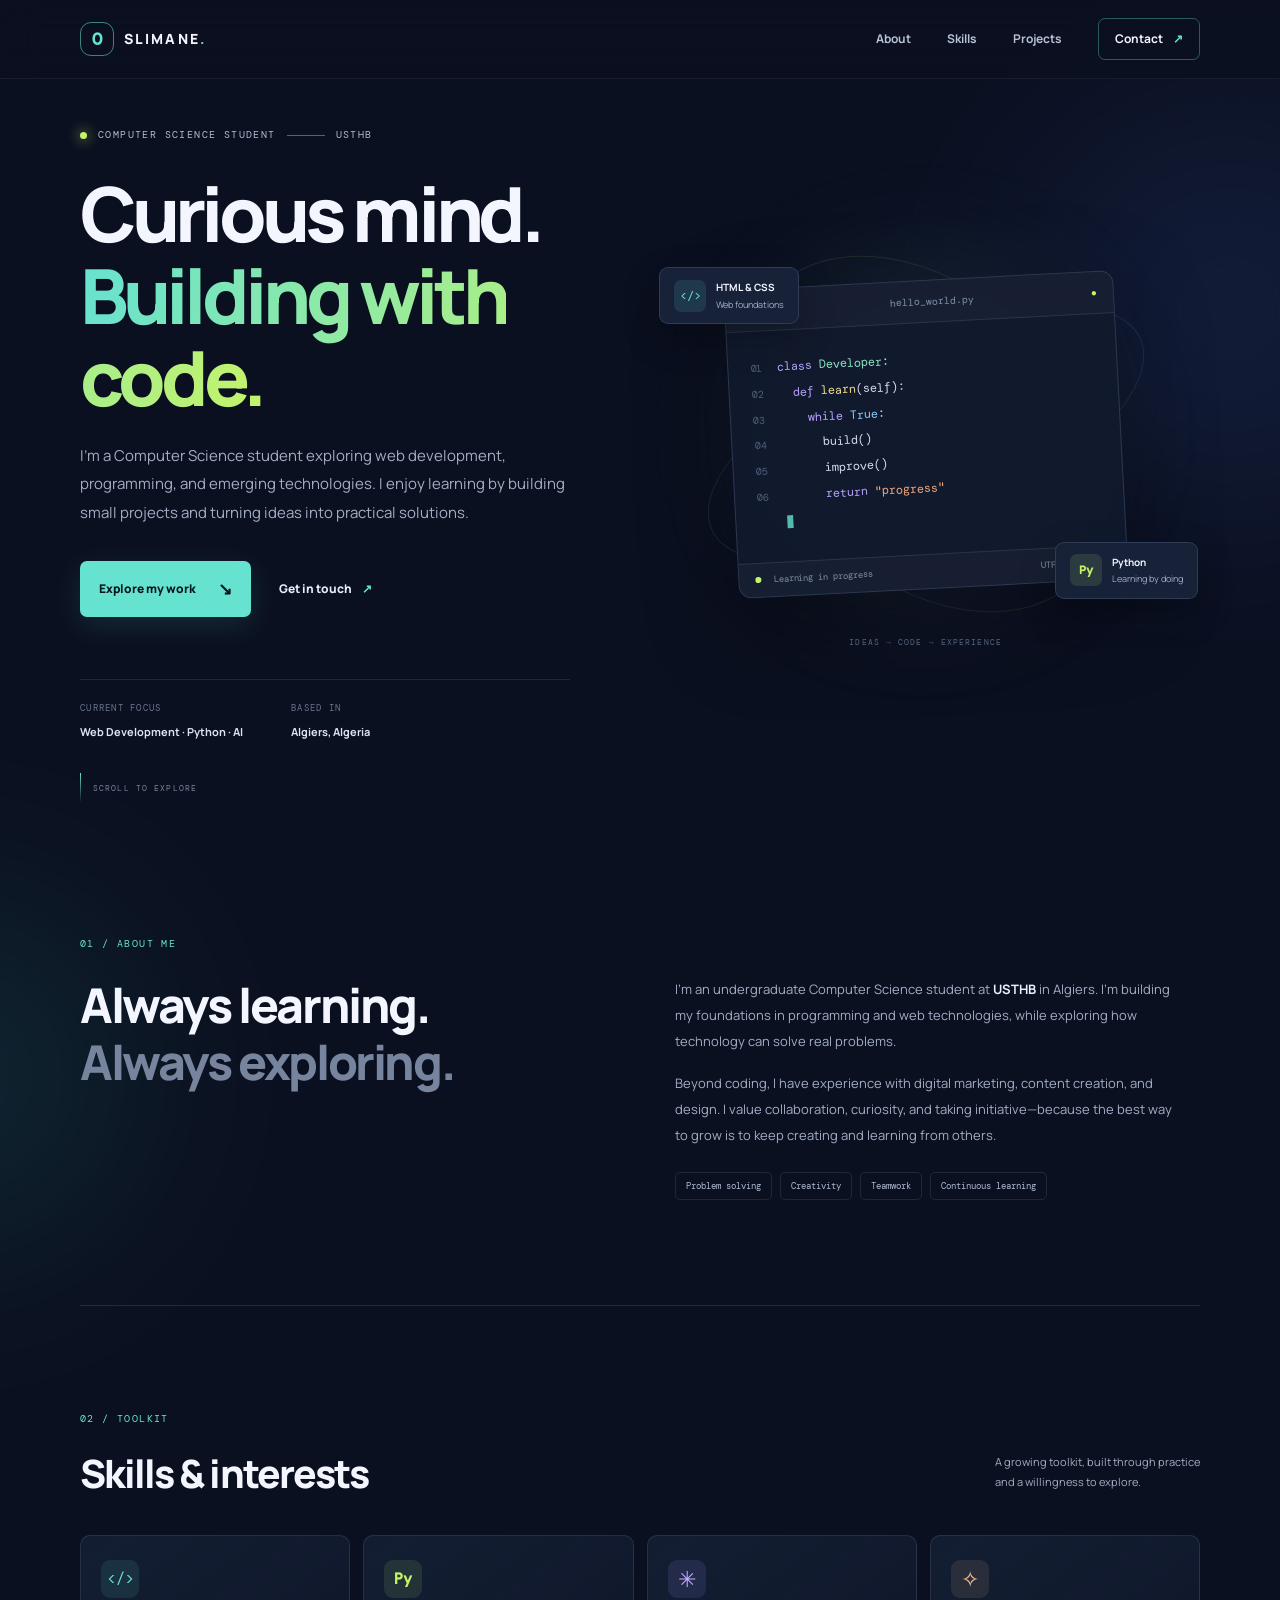
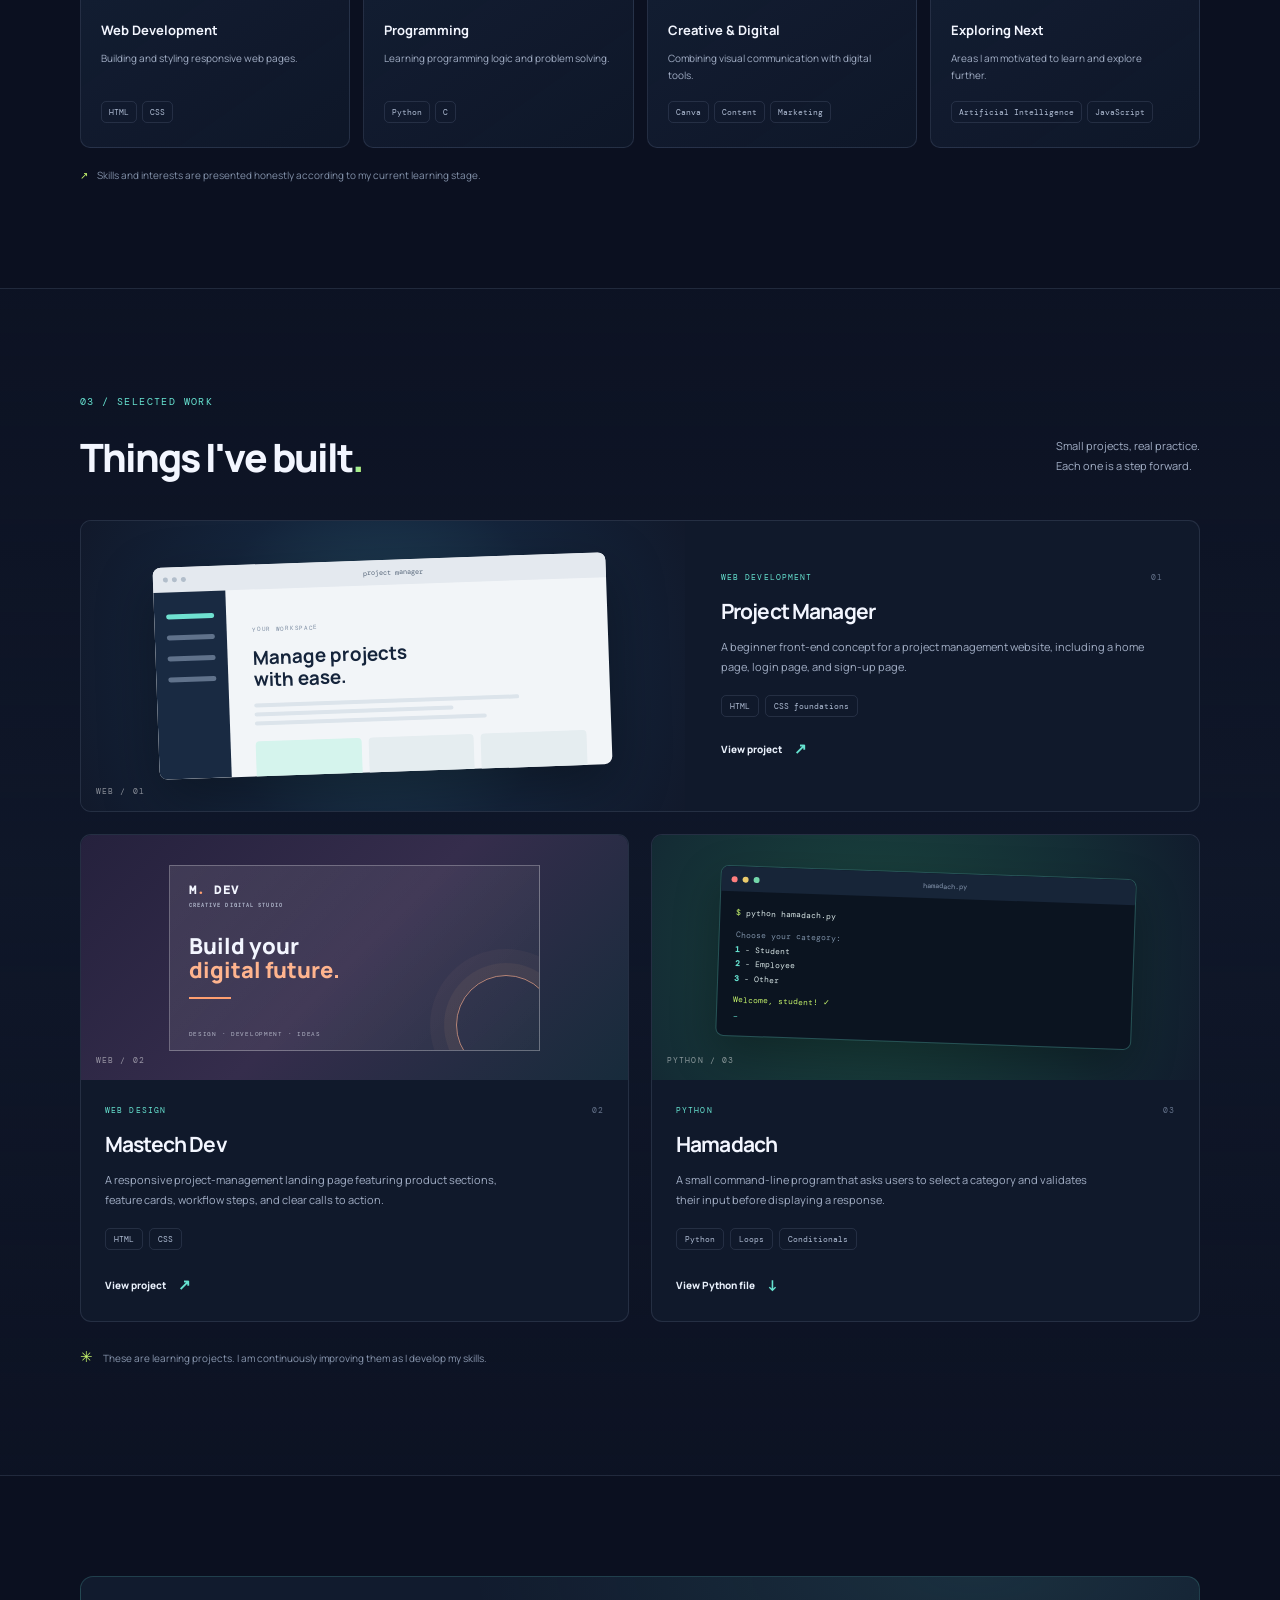
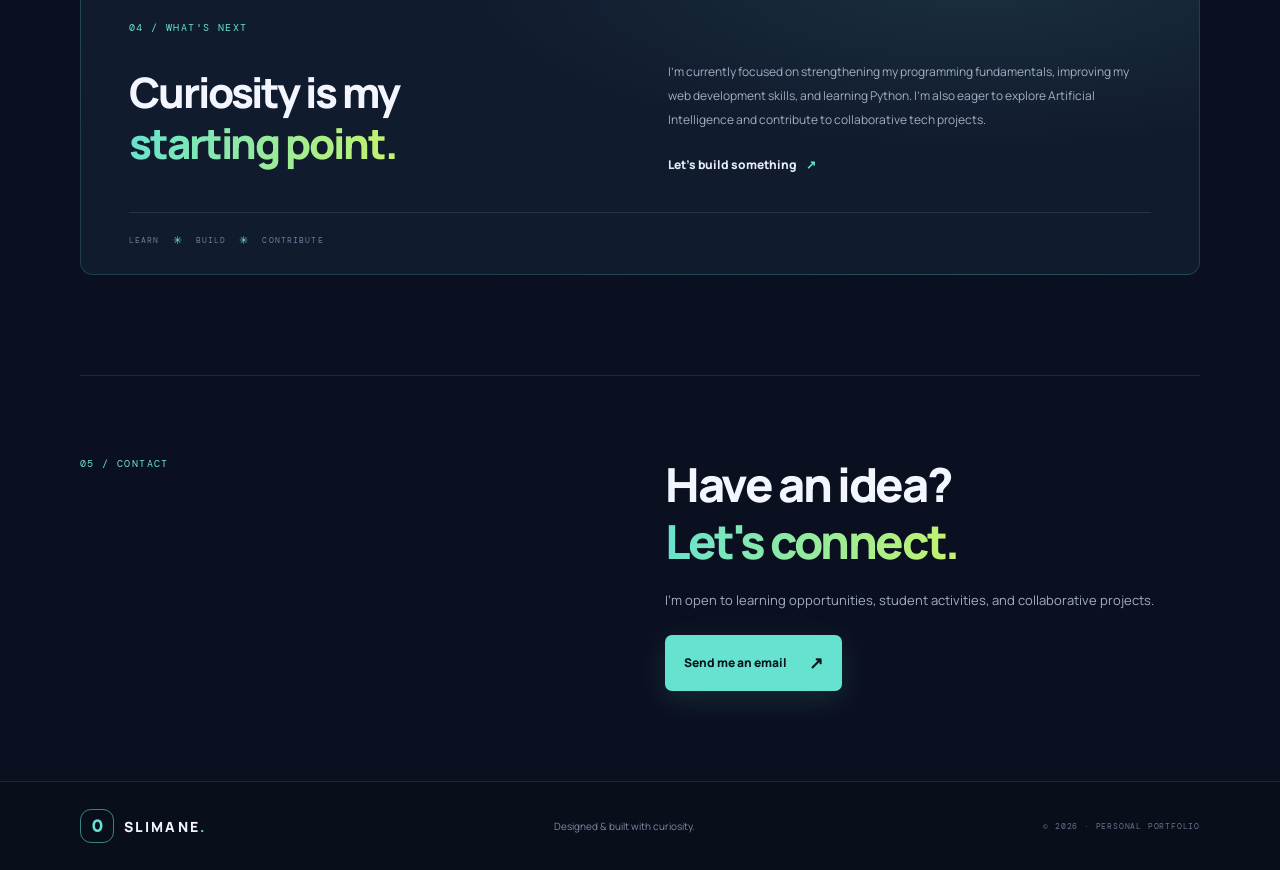
==== index.html @ db9a0ab2 "Add files via upload" ====
<!DOCTYPE html>
<html lang="en">
<head>
  <meta charset="UTF-8">
  <meta name="viewport" content="width=device-width, initial-scale=1.0">
  <meta name="description" content="Personal portfolio of a Computer Science student interested in software development, web technologies, and AI.">
  <meta name="theme-color" content="#0b1020">
  <title>Slimane | Computer Science Portfolio</title>
  <link rel="preconnect" href="https://fonts.googleapis.com">
  <link rel="preconnect" href="https://fonts.gstatic.com" crossorigin>
  <link href="https://fonts.googleapis.com/css2?family=DM+Mono:wght@400;500&family=Manrope:wght@400;500;600;700;800&display=swap" rel="stylesheet">
  <link rel="stylesheet" href="style.css">
</head>
<body>
  <div class="ambient ambient-one"></div>
  <div class="ambient ambient-two"></div>
  <header class="site-header">
    <nav class="nav wrap" aria-label="Main navigation">
      <a class="brand" href="#home" aria-label="Home"><span class="brand-mark">O</span><span>SLIMANE<span class="brand-dot">.</span></span></a>
      <button class="menu-toggle" id="menuToggle" aria-label="Open navigation" aria-expanded="false"><span></span><span></span></button>
      <div class="nav-links" id="navLinks">
        <a href="#about">About</a>
        <a href="#skills">Skills</a>
        <a href="#projects">Projects</a>
        <a href="#contact" class="nav-contact">Contact <span>↗</span></a>
      </div>
    </nav>
  </header>

  <main>
    <section class="hero wrap" id="home">
      <div class="hero-copy">
        <div class="eyebrow"><span class="status-dot"></span> COMPUTER SCIENCE STUDENT <span class="eyebrow-line"></span> USTHB</div>
        <h1>Curious mind.<br><span class="gradient-text">Building with code.</span></h1>
        <p class="hero-intro">I'm a Computer Science student exploring web development, programming, and emerging technologies. I enjoy learning by building small projects and turning ideas into practical solutions.</p>
        <div class="hero-actions">
          <a class="button button-primary" href="#projects">Explore my work <span>↘</span></a>
          <a class="text-link" href="#contact">Get in touch <span>↗</span></a>
        </div>
        <div class="hero-meta">
          <div><span class="meta-label">CURRENT FOCUS</span><strong>Web Development · Python · AI</strong></div>
          <div><span class="meta-label">BASED IN</span><strong>Algiers, Algeria</strong></div>
        </div>
      </div>
      <div class="hero-art" aria-label="Decorative code illustration">
        <div class="orbit orbit-a"></div><div class="orbit orbit-b"></div>
        <div class="hero-glow"></div>
        <div class="code-card">
          <div class="code-top"><div class="window-dots"><i></i><i></i><i></i></div><span>hello_world.py</span><span class="code-lock">●</span></div>
          <div class="code-body">
            <div><span class="line-no">01</span><span class="code-purple">class</span> <span class="code-green">Developer</span>:</div>
            <div><span class="line-no">02</span>&nbsp;&nbsp;<span class="code-purple">def</span> <span class="code-yellow">learn</span>(self):</div>
            <div><span class="line-no">03</span>&nbsp;&nbsp;&nbsp;&nbsp;<span class="code-purple">while</span> <span class="code-blue">True</span>:</div>
            <div><span class="line-no">04</span>&nbsp;&nbsp;&nbsp;&nbsp;&nbsp;&nbsp;build()</div>
            <div><span class="line-no">05</span>&nbsp;&nbsp;&nbsp;&nbsp;&nbsp;&nbsp;improve()</div>
            <div><span class="line-no">06</span>&nbsp;&nbsp;&nbsp;&nbsp;&nbsp;&nbsp;<span class="code-purple">return</span> <span class="code-orange">"progress"</span></div>
            <div class="code-cursor"></div>
          </div>
          <div class="code-bottom"><span><b></b> Learning in progress</span><span>UTF-8&nbsp;&nbsp; Python</span></div>
        </div>
        <div class="float-chip chip-html"><span class="chip-icon">&lt;/&gt;</span><span><b>HTML & CSS</b><small>Web foundations</small></span></div>
        <div class="float-chip chip-python"><span class="python-icon">Py</span><span><b>Python</b><small>Learning by doing</small></span></div>
        <div class="art-caption">IDEAS → CODE → EXPERIENCE</div>
      </div>
      <a class="scroll-cue" href="#about"><span></span> SCROLL TO EXPLORE</a>
    </section>

    <section class="section wrap about-section" id="about">
      <div class="section-kicker">01 / ABOUT ME</div>
      <div class="about-grid">
        <div><h2>Always learning.<br><span class="muted-heading">Always exploring.</span></h2></div>
        <div class="about-text">
          <p>I'm an undergraduate Computer Science student at <strong>USTHB</strong> in Algiers. I'm building my foundations in programming and web technologies, while exploring how technology can solve real problems.</p>
          <p>Beyond coding, I have experience with digital marketing, content creation, and design. I value collaboration, curiosity, and taking initiative—because the best way to grow is to keep creating and learning from others.</p>
          <div class="about-tags"><span>Problem solving</span><span>Creativity</span><span>Teamwork</span><span>Continuous learning</span></div>
        </div>
      </div>
    </section>

    <section class="section wrap skills-section" id="skills">
      <div class="section-heading">
        <div><div class="section-kicker">02 / TOOLKIT</div><h2>Skills & interests</h2></div>
        <p>A growing toolkit, built through practice<br>and a willingness to explore.</p>
      </div>
      <div class="skills-grid">
        <article class="skill-card"><div class="skill-symbol">&lt;/&gt;</div><h3>Web Development</h3><p>Building and styling responsive web pages.</p><div class="skill-pills"><span>HTML</span><span>CSS</span></div></article>
        <article class="skill-card"><div class="skill-symbol py-symbol">Py</div><h3>Programming</h3><p>Learning programming logic and problem solving.</p><div class="skill-pills"><span>Python</span><span>C</span></div></article>
        <article class="skill-card"><div class="skill-symbol design-symbol">✳</div><h3>Creative & Digital</h3><p>Combining visual communication with digital tools.</p><div class="skill-pills"><span>Canva</span><span>Content</span><span>Marketing</span></div></article>
        <article class="skill-card"><div class="skill-symbol ai-symbol">✧</div><h3>Exploring Next</h3><p>Areas I am motivated to learn and explore further.</p><div class="skill-pills"><span>Artificial Intelligence</span><span>JavaScript</span></div></article>
      </div>
      <p class="skills-note"><span>↗</span> Skills and interests are presented honestly according to my current learning stage.</p>
    </section>

    <section class="section projects-section" id="projects">
      <div class="wrap">
        <div class="section-heading projects-heading">
          <div><div class="section-kicker">03 / SELECTED WORK</div><h2>Things I've built<span class="gradient-text">.</span></h2></div>
          <p>Small projects, real practice.<br>Each one is a step forward.</p>
        </div>
        <div class="projects-grid">
          <article class="project-card project-featured">
            <div class="project-visual visual-manager">
              <div class="mock-window">
                <div class="mock-bar"><span></span><span></span><span></span><b>project manager</b></div>
                <div class="mock-content"><div class="mock-sidebar"><i></i><i></i><i></i><i></i></div><div class="mock-main"><small>YOUR WORKSPACE</small><b>Manage projects<br>with ease.</b><div class="mock-lines"><i></i><i></i><i></i></div><div class="mock-cards"><i></i><i></i><i></i></div></div></div>
              </div>
              <span class="visual-label">WEB / 01</span>
            </div>
            <div class="project-info"><div class="project-type">WEB DEVELOPMENT <span>01</span></div><h3>Project Manager</h3><p>A beginner front-end concept for a project management website, including a home page, login page, and sign-up page.</p><div class="project-stack"><span>HTML</span><span>CSS foundations</span></div><a class="project-link" href="projects/project-manager/source/index.html" target="_blank" rel="noopener">View project <span>↗</span></a></div>
          </article>
          <article class="project-card">
            <div class="project-visual visual-mastech">
              <div class="mastech-window"><div class="mastech-top">M<span>.</span> DEV <small>CREATIVE DIGITAL STUDIO</small></div><div class="mastech-title">Build your<br><em>digital future.</em></div><div class="mastech-line"></div><div class="mastech-orb"></div><div class="mastech-foot">DESIGN · DEVELOPMENT · IDEAS</div></div>
              <span class="visual-label">WEB / 02</span>
            </div>
            <div class="project-info"><div class="project-type">WEB DESIGN <span>02</span></div><h3>Mastech Dev</h3><p>A responsive project-management landing page featuring product sections, feature cards, workflow steps, and clear calls to action.</p><div class="project-stack"><span>HTML</span><span>CSS</span></div><a class="project-link" href="projects/mastech-dev/index.html" target="_blank" rel="noopener">View project <span>↗</span></a></div>
          </article>
          <article class="project-card">
            <div class="project-visual visual-python">
              <div class="terminal-window"><div class="terminal-head"><span></span><span></span><span></span><b>hamadach.py</b></div><div class="terminal-code"><p><i>$</i> python hamadach.py</p><p class="terminal-muted">Choose your category:</p><p><strong>1</strong> - Student</p><p><strong>2</strong> - Employee</p><p><strong>3</strong> - Other</p><p class="terminal-success">Welcome, student! ✓</p><p class="terminal-cursor">_</p></div></div>
              <span class="visual-label">PYTHON / 03</span>
            </div>
            <div class="project-info"><div class="project-type">PYTHON <span>03</span></div><h3>Hamadach</h3><p>A small command-line program that asks users to select a category and validates their input before displaying a response.</p><div class="project-stack"><span>Python</span><span>Loops</span><span>Conditionals</span></div><a class="project-link" href="projects/hamadach.py" download>View Python file <span>↓</span></a></div>
          </article>
        </div>
        <div class="projects-footnote"><span class="footnote-mark">✳</span><span>These are learning projects. I am continuously improving them as I develop my skills.</span></div>
      </div>
    </section>

    <section class="section wrap goals-section">
      <div class="goals-panel">
        <div class="section-kicker">04 / WHAT'S NEXT</div>
        <div class="goals-content"><h2>Curiosity is my<br><span class="gradient-text">starting point.</span></h2><div><p>I'm currently focused on strengthening my programming fundamentals, improving my web development skills, and learning Python. I'm also eager to explore Artificial Intelligence and contribute to collaborative tech projects.</p><a class="text-link" href="#contact">Let's build something <span>↗</span></a></div></div>
        <div class="goal-stamps"><span>LEARN</span><i>✳</i><span>BUILD</span><i>✳</i><span>CONTRIBUTE</span></div>
      </div>
    </section>

    <section class="section wrap contact-section" id="contact">
      <div class="section-kicker">05 / CONTACT</div>
      <div class="contact-content"><h2>Have an idea?<br><span class="gradient-text">Let's connect.</span></h2><p>I'm open to learning opportunities, student activities, and collaborative projects.</p><a class="button button-primary" href="mailto:baamarahadjslimane77@gmail.com">Send me an email <span>↗</span></a></div>
    </section>
  </main>

  <footer class="site-footer">
    <div class="wrap footer-inner"><a class="brand" href="#home"><span class="brand-mark">O</span><span>SLIMANE<span class="brand-dot">.</span></span></a><p>Designed & built with curiosity.</p><span>© <span id="year"></span> · PERSONAL PORTFOLIO</span></div>
  </footer>
  <script src="script.js"></script>
</body>
</html>
---- style.css ----
/* Personal portfolio — responsive dark theme */
:root{--bg:#0b1020;--panel:#111a2d;--panel2:#141f34;--text:#f3f6ff;--muted:#a2aec5;--dim:#69758e;--line:rgba(174,194,230,.13);--cyan:#66e2d0;--lime:#c5f36b;--purple:#9d8cff;--mono:"DM Mono",monospace;--sans:"Manrope",sans-serif}
*{box-sizing:border-box}html{scroll-behavior:smooth;scroll-padding-top:90px}body{margin:0;background:var(--bg);color:var(--text);font-family:var(--sans);line-height:1.65;overflow-x:hidden}a{color:inherit;text-decoration:none}.wrap{width:min(1120px,calc(100% - 48px));margin-inline:auto}.ambient{position:absolute;pointer-events:none;filter:blur(100px);opacity:.14;border-radius:50%;z-index:-1}.ambient-one{width:420px;height:420px;background:#3d65c7;top:100px;right:-160px}.ambient-two{width:350px;height:350px;background:#2caa9a;top:900px;left:-220px}.site-header{position:sticky;top:0;z-index:20;background:rgba(11,16,32,.82);backdrop-filter:blur(18px);border-bottom:1px solid rgba(174,194,230,.08)}.nav{height:78px;display:flex;align-items:center;justify-content:space-between}.brand{display:inline-flex;align-items:center;gap:10px;font-size:14px;font-weight:800;letter-spacing:.15em}.brand-mark{display:grid;place-items:center;width:34px;height:34px;border:1px solid rgba(102,226,208,.55);border-radius:11px;color:var(--cyan);font-family:var(--mono);font-size:17px;letter-spacing:0}.brand-dot{color:var(--cyan)}.nav-links{display:flex;align-items:center;gap:36px;color:#b8c2d6;font-size:12px;font-weight:700}.nav-links a{transition:color .2s}.nav-links a:hover,.text-link:hover{color:var(--cyan)}.nav-contact{border:1px solid rgba(102,226,208,.35);padding:10px 16px;border-radius:7px;color:var(--text)}.nav-contact span{color:var(--cyan);margin-left:8px}.menu-toggle{display:none;background:none;border:0;padding:8px}.menu-toggle span{display:block;width:23px;height:2px;background:white;margin:5px}
.hero{min-height:690px;display:grid;grid-template-columns:1.02fr .98fr;align-items:center;position:relative;padding-top:48px;padding-bottom:90px}.hero-copy{position:relative;z-index:2}.eyebrow,.section-kicker,.meta-label,.project-type,.art-caption,.scroll-cue,.goal-stamps,.visual-label{font-family:var(--mono);font-size:10px;letter-spacing:.14em}.eyebrow{display:flex;align-items:center;gap:11px;color:#aebbd2;margin-bottom:28px}.status-dot{width:7px;height:7px;border-radius:50%;background:var(--lime);box-shadow:0 0 13px var(--lime)}.eyebrow-line{width:38px;height:1px;background:#53627c}.hero h1{font-size:clamp(48px,6.1vw,76px);line-height:1.08;letter-spacing:-.065em;margin:0 0 24px;font-weight:800}.gradient-text{background:linear-gradient(100deg,var(--cyan),var(--lime));-webkit-background-clip:text;background-clip:text;color:transparent}.hero-intro{max-width:500px;color:var(--muted);font-size:15px;line-height:1.9;margin:0}.hero-actions{display:flex;align-items:center;gap:28px;margin-top:34px}.button{display:inline-flex;align-items:center;gap:22px;padding:14px 19px;border-radius:7px;font-size:12px;font-weight:800;transition:transform .2s,box-shadow .2s}.button:hover{transform:translateY(-3px)}.button-primary{background:var(--cyan);color:#07151a;box-shadow:0 8px 30px rgba(102,226,208,.13)}.button-primary span{font-size:17px}.text-link{font-size:12px;font-weight:800;color:#e7edf8;transition:color .2s}.text-link span{color:var(--cyan);margin-left:8px}.hero-meta{display:flex;gap:48px;margin-top:62px;padding-top:21px;border-top:1px solid var(--line);max-width:490px}.hero-meta div{display:flex;flex-direction:column;gap:7px}.meta-label{color:var(--dim);font-size:9px}.hero-meta strong{font-size:11px;font-weight:700;color:#dce4f3}.hero-art{height:470px;position:relative;display:grid;place-items:center}.hero-glow{position:absolute;width:310px;height:310px;background:linear-gradient(135deg,rgba(102,226,208,.17),rgba(157,140,255,.13));filter:blur(60px);border-radius:50%}.orbit{position:absolute;border:1px solid rgba(102,226,208,.12);border-radius:50%;transform:rotate(-24deg)}.orbit-a{width:470px;height:190px}.orbit-b{width:420px;height:290px;transform:rotate(43deg);border-color:rgba(197,243,107,.1)}.code-card{position:relative;width:min(390px,90%);background:rgba(17,26,45,.94);border:1px solid rgba(155,180,221,.2);border-radius:13px;box-shadow:0 28px 90px rgba(0,0,0,.4);overflow:hidden;transform:rotate(-3deg);z-index:2}.code-top,.code-bottom{height:42px;display:flex;align-items:center;justify-content:space-between;padding:0 16px;background:rgba(255,255,255,.025);color:#8290aa;font:10px var(--mono);border-bottom:1px solid var(--line)}.window-dots{display:flex;gap:5px}.window-dots i,.terminal-head span{width:7px;height:7px;border-radius:50%;background:#ff7e7e}.window-dots i:nth-child(2),.terminal-head span:nth-child(2){background:#eacb6b}.window-dots i:nth-child(3),.terminal-head span:nth-child(3){background:#73d7aa}.code-lock{color:var(--lime)}.code-body{padding:24px 22px 26px;font:12px/2.15 var(--mono);color:#d4def1;min-height:205px}.line-no{display:inline-block;width:27px;color:#52617d;font-size:10px}.code-purple{color:#b8a2ff}.code-green{color:#8be5c2}.code-yellow{color:#f4dc8b}.code-blue{color:#8bc9ff}.code-orange{color:#f0a77d}.code-bottom{height:34px;border:0;border-top:1px solid var(--line);font-size:9px}.code-bottom b{display:inline-block;width:6px;height:6px;border-radius:50%;background:var(--lime);margin-right:7px}.code-cursor{display:inline-block;width:6px;height:13px;background:var(--cyan);margin-left:29px;vertical-align:middle;opacity:.8}.float-chip{position:absolute;z-index:3;display:flex;align-items:center;gap:10px;padding:11px 14px;background:#172239;border:1px solid rgba(174,194,230,.16);border-radius:9px;box-shadow:0 14px 35px rgba(0,0,0,.25)}.float-chip b,.float-chip small{display:block}.float-chip b{font-size:10px}.float-chip small{font-size:9px;color:var(--muted);margin-top:2px}.chip-html{top:68px;left:8px}.chip-python{bottom:70px;right:2px}.chip-icon,.python-icon{display:grid;place-items:center;width:32px;height:32px;border-radius:7px;background:rgba(102,226,208,.12);color:var(--cyan);font:12px var(--mono)}.python-icon{background:rgba(197,243,107,.12);color:var(--lime);font-weight:700}.art-caption{position:absolute;bottom:20px;left:50%;transform:translateX(-50%);color:#61718e;font-size:8px;white-space:nowrap}.scroll-cue{position:absolute;bottom:28px;left:0;display:flex;align-items:center;gap:12px;color:#77849d;font-size:8px}.scroll-cue span{height:30px;width:1px;background:linear-gradient(var(--cyan),transparent)}
.section{padding-top:105px;padding-bottom:105px}.section-kicker{color:var(--cyan);margin-bottom:23px}.about-grid{display:grid;grid-template-columns:1fr 1fr;gap:70px}.about-grid h2,.section-heading h2,.goals-content h2,.contact-content h2{font-size:clamp(34px,4vw,48px);line-height:1.2;letter-spacing:-.05em;margin:0;font-weight:800}.muted-heading{color:#77849d}.about-text{max-width:510px}.about-text p,.goals-content p,.contact-content p{color:var(--muted);font-size:13px;line-height:2;margin:0 0 16px}.about-text strong{color:#e9f0fb}.about-tags{display:flex;flex-wrap:wrap;gap:8px;margin-top:24px}.about-tags span,.skill-pills span,.project-stack span{font:9px var(--mono);color:#aebbd2;border:1px solid var(--line);padding:7px 10px;border-radius:5px}
.section-heading{display:flex;align-items:end;justify-content:space-between;margin-bottom:38px}.section-heading h2{font-size:39px}.section-heading>p{font-size:11px;line-height:1.8;color:var(--muted);margin:0 0 5px}.skills-section{border-top:1px solid var(--line)}.skills-grid{display:grid;grid-template-columns:repeat(4,1fr);gap:13px}.skill-card{background:linear-gradient(145deg,rgba(20,31,52,.95),rgba(15,24,42,.85));border:1px solid var(--line);border-radius:10px;padding:24px 20px;min-height:210px;transition:transform .25s,border-color .25s}.skill-card:hover,.project-card:hover{transform:translateY(-5px);border-color:rgba(102,226,208,.35)}.skill-symbol{display:grid;place-items:center;width:38px;height:38px;border-radius:9px;background:rgba(102,226,208,.1);color:var(--cyan);font:15px var(--mono);margin-bottom:22px}.py-symbol{color:var(--lime);background:rgba(197,243,107,.1);font-weight:700}.design-symbol{color:#c2a8ff;background:rgba(157,140,255,.12);font-size:22px}.ai-symbol{color:#ffbf91;background:rgba(255,191,145,.1);font-size:22px}.skill-card h3{font-size:13px;margin:0 0 8px}.skill-card p{font-size:10px;line-height:1.7;color:var(--muted);min-height:35px;margin:0 0 16px}.skill-pills{display:flex;flex-wrap:wrap;gap:5px}.skill-pills span{font-size:8px;padding:5px 7px}.skills-note{margin:19px 0 0;color:#8290a8;font-size:10px}.skills-note span{color:var(--lime);margin-right:7px}
.projects-section{background:linear-gradient(180deg,rgba(17,26,45,.25),rgba(17,26,45,.65),rgba(17,26,45,.25));border-top:1px solid var(--line);border-bottom:1px solid var(--line)}.projects-heading{margin-bottom:40px}.projects-grid{display:grid;grid-template-columns:repeat(2,1fr);gap:22px}.project-card{overflow:hidden;border:1px solid var(--line);border-radius:11px;background:#10192b;transition:transform .25s,border-color .25s}.project-featured{grid-column:span 2;display:grid;grid-template-columns:1.08fr .92fr}.project-visual{height:245px;position:relative;display:grid;place-items:center;overflow:hidden}.project-featured .project-visual{height:100%;min-height:290px}.visual-manager{background:radial-gradient(circle at 50% 50%,#244b61,#14243b 55%,#11192b)}.mock-window{width:75%;height:73%;background:#f2f5f8;border-radius:8px;overflow:hidden;box-shadow:0 20px 55px rgba(0,0,0,.35);transform:rotate(-2deg)}.mock-bar{height:25px;background:#e4e9ef;display:flex;align-items:center;gap:4px;padding:0 10px}.mock-bar span{width:5px;height:5px;border-radius:50%;background:#b2becb}.mock-bar b{font:7px var(--mono);color:#58687b;margin-left:auto;margin-right:auto}.mock-content{display:flex;height:calc(100% - 25px)}.mock-sidebar{width:16%;background:#192a42;display:flex;flex-direction:column;gap:16px;padding:22px 12px}.mock-sidebar i{height:5px;border-radius:5px;background:#60728b}.mock-sidebar i:first-child{background:#6fe1d0}.mock-main{padding:23px 25px;flex:1;color:#15243b}.mock-main small{font:6px var(--mono);color:#7d8da2;letter-spacing:.12em}.mock-main>b{display:block;font-size:19px;line-height:1.15;margin-top:9px}.mock-lines{display:flex;flex-direction:column;gap:5px;margin-top:12px}.mock-lines i{height:4px;background:#dce4eb;width:80%;border-radius:4px}.mock-lines i:nth-child(2){width:60%}.mock-lines i:nth-child(3){width:70%}.mock-cards{display:flex;gap:7px;margin-top:16px}.mock-cards i{height:38px;flex:1;background:#e5edf0;border-radius:4px}.mock-cards i:first-child{background:#d5f4ed}.visual-label{position:absolute;bottom:13px;left:15px;color:rgba(255,255,255,.5);font-size:8px}.project-info{padding:24px}.project-featured .project-info{display:flex;flex-direction:column;justify-content:center;padding:34px 36px}.project-type{color:var(--cyan);font-size:8px;display:flex;justify-content:space-between}.project-type span{color:#65738b}.project-info h3{font-size:21px;letter-spacing:-.04em;margin:10px 0 8px}.project-info p{font-size:11px;line-height:1.85;color:var(--muted);margin:0 0 17px;max-width:430px}.project-stack{display:flex;gap:6px;flex-wrap:wrap;margin-bottom:20px}.project-stack span{font-size:8px;padding:5px 8px}.project-link{font-size:10px;font-weight:800;color:#e9f0fb;display:inline-flex;gap:12px;align-items:center;width:max-content}.project-link span{color:var(--cyan);font-size:15px}.visual-mastech{background:linear-gradient(135deg,#25213d,#352d4c 50%,#172b3b)}.mastech-window{width:68%;height:76%;border:1px solid rgba(255,255,255,.28);background:linear-gradient(135deg,rgba(255,255,255,.1),rgba(255,255,255,.025));padding:16px 19px;position:relative;overflow:hidden}.mastech-top{font:700 12px var(--mono);letter-spacing:.13em}.mastech-top span{color:#ff9f70}.mastech-top small{display:block;font-size:5px;letter-spacing:.22em;color:#aab0c5;margin-top:4px}.mastech-title{font-size:22px;line-height:1.12;font-weight:800;margin-top:25px;position:relative;z-index:1}.mastech-title em{font-style:normal;color:#ffb48e}.mastech-line{width:42px;height:2px;background:#ff9f70;margin-top:14px}.mastech-orb{position:absolute;width:100px;height:100px;border-radius:50%;border:1px solid rgba(255,177,142,.65);right:-17px;bottom:-25px;box-shadow:0 0 0 12px rgba(255,177,142,.06),0 0 0 26px rgba(255,177,142,.04)}.mastech-foot{position:absolute;bottom:12px;left:19px;font:6px var(--mono);letter-spacing:.12em;color:#b5b8c9}.visual-python{background:radial-gradient(circle at 40% 50%,#1b473f,#142d35 65%,#111c2d)}.terminal-window{width:76%;background:#0b1420;border:1px solid rgba(102,226,208,.3);border-radius:8px;box-shadow:0 18px 45px rgba(0,0,0,.3);overflow:hidden;transform:rotate(2deg)}.terminal-head{height:25px;display:flex;align-items:center;gap:5px;padding:0 10px;background:#172538}.terminal-head span{width:6px;height:6px}.terminal-head b{margin:auto;font:7px var(--mono);color:#8596ae}.terminal-code{padding:14px 16px;font:8px/1.8 var(--mono);color:#d8e6e6}.terminal-code p{margin:0}.terminal-code i{color:var(--lime);font-style:normal}.terminal-code strong{color:var(--cyan)}.terminal-muted{color:#7e91a7;margin-top:8px!important}.terminal-success{color:var(--lime);margin-top:7px!important}.terminal-cursor{color:var(--cyan)}.projects-footnote{display:flex;align-items:center;gap:10px;margin-top:23px;color:#8997af;font-size:10px}.footnote-mark{color:var(--lime);font-size:15px}
.goals-section{padding-top:100px;padding-bottom:100px}.goals-panel{padding:43px 48px 25px;border:1px solid rgba(102,226,208,.18);border-radius:13px;background:radial-gradient(ellipse at 80% 0%,rgba(102,226,208,.1),transparent 40%),#111b2e}.goals-content{display:grid;grid-template-columns:1fr 1fr;gap:55px;align-items:center}.goals-content h2{font-size:42px}.goals-content p{font-size:12px}.goals-content .text-link{display:inline-block;margin-top:7px}.goal-stamps{display:flex;align-items:center;gap:13px;color:#6e7d98;border-top:1px solid var(--line);margin-top:36px;padding-top:18px;font-size:8px}.goal-stamps i{font-style:normal;color:var(--cyan);font-size:11px}
.contact-section{border-top:1px solid var(--line);display:grid;grid-template-columns:1fr 1fr;gap:50px;padding-top:80px;padding-bottom:90px}.contact-content h2{font-size:47px}.contact-content p{margin:18px 0 22px}.site-footer{border-top:1px solid var(--line);background:#090e1b}.footer-inner{min-height:88px;display:flex;align-items:center;justify-content:space-between}.footer-inner p{color:#7f8ca4;font-size:10px}.footer-inner>span{font:8px var(--mono);color:#65728a;letter-spacing:.1em}
@media(max-width:850px){.hero{grid-template-columns:1fr;min-height:auto;padding-top:85px;padding-bottom:90px}.hero-art{height:420px;margin-top:25px}.hero-copy{max-width:650px}.hero-meta{margin-top:42px}.scroll-cue{bottom:18px}.skills-grid{grid-template-columns:repeat(2,1fr)}.about-grid{gap:35px}.project-featured{grid-template-columns:1fr}.project-featured .project-visual{min-height:250px}.project-featured .project-info{padding:25px}.goals-content{gap:30px}.contact-section{gap:25px}}
@media(max-width:600px){.wrap{width:min(100% - 34px,1120px)}.nav{height:68px}.menu-toggle{display:block;cursor:pointer}.nav-links{display:none;position:absolute;top:68px;left:0;right:0;padding:22px 24px 25px;background:#10192b;border-bottom:1px solid var(--line);flex-direction:column;align-items:flex-start;gap:20px}.nav-links.open{display:flex}.nav-contact{padding:8px 12px}.hero{padding-top:66px}.eyebrow{font-size:8px;gap:8px}.hero h1{font-size:48px}.hero-intro{font-size:13px}.hero-actions{gap:18px;flex-wrap:wrap}.hero-meta{gap:25px}.hero-meta strong{font-size:9px}.hero-art{height:350px;margin-inline:-10px}.code-card{width:83%}.code-body{font-size:10px;padding:18px}.orbit-a{width:350px}.orbit-b{width:330px}.chip-html{left:0;top:28px}.chip-python{right:0;bottom:30px}.float-chip{padding:8px 10px}.float-chip b{font-size:9px}.float-chip small{font-size:8px}.section{padding-top:75px;padding-bottom:75px}.about-grid,.contact-section{grid-template-columns:1fr;gap:24px}.about-grid h2,.section-heading h2{font-size:34px}.section-heading{align-items:flex-start;flex-direction:column;gap:15px}.section-heading>p{font-size:10px}.skills-grid{grid-template-columns:1fr 1fr;gap:9px}.skill-card{padding:17px 13px;min-height:205px}.skill-card h3{font-size:11px}.skill-card p{font-size:9px}.skill-pills span{font-size:7px}.projects-grid{grid-template-columns:1fr}.project-featured{grid-column:span 1;display:block}.project-featured .project-visual{min-height:220px}.project-featured .project-info{padding:22px}.project-info{padding:20px}.project-info h3{font-size:19px}.project-info p{font-size:10px}.goals-panel{padding:27px 22px 20px}.goals-content{grid-template-columns:1fr;gap:20px}.goals-content h2,.contact-content h2{font-size:38px}.goal-stamps{gap:8px;font-size:7px}.footer-inner{padding:22px 0;flex-wrap:wrap;gap:10px}.footer-inner p{order:3;width:100%;margin:0}.footer-inner>span{font-size:7px}}
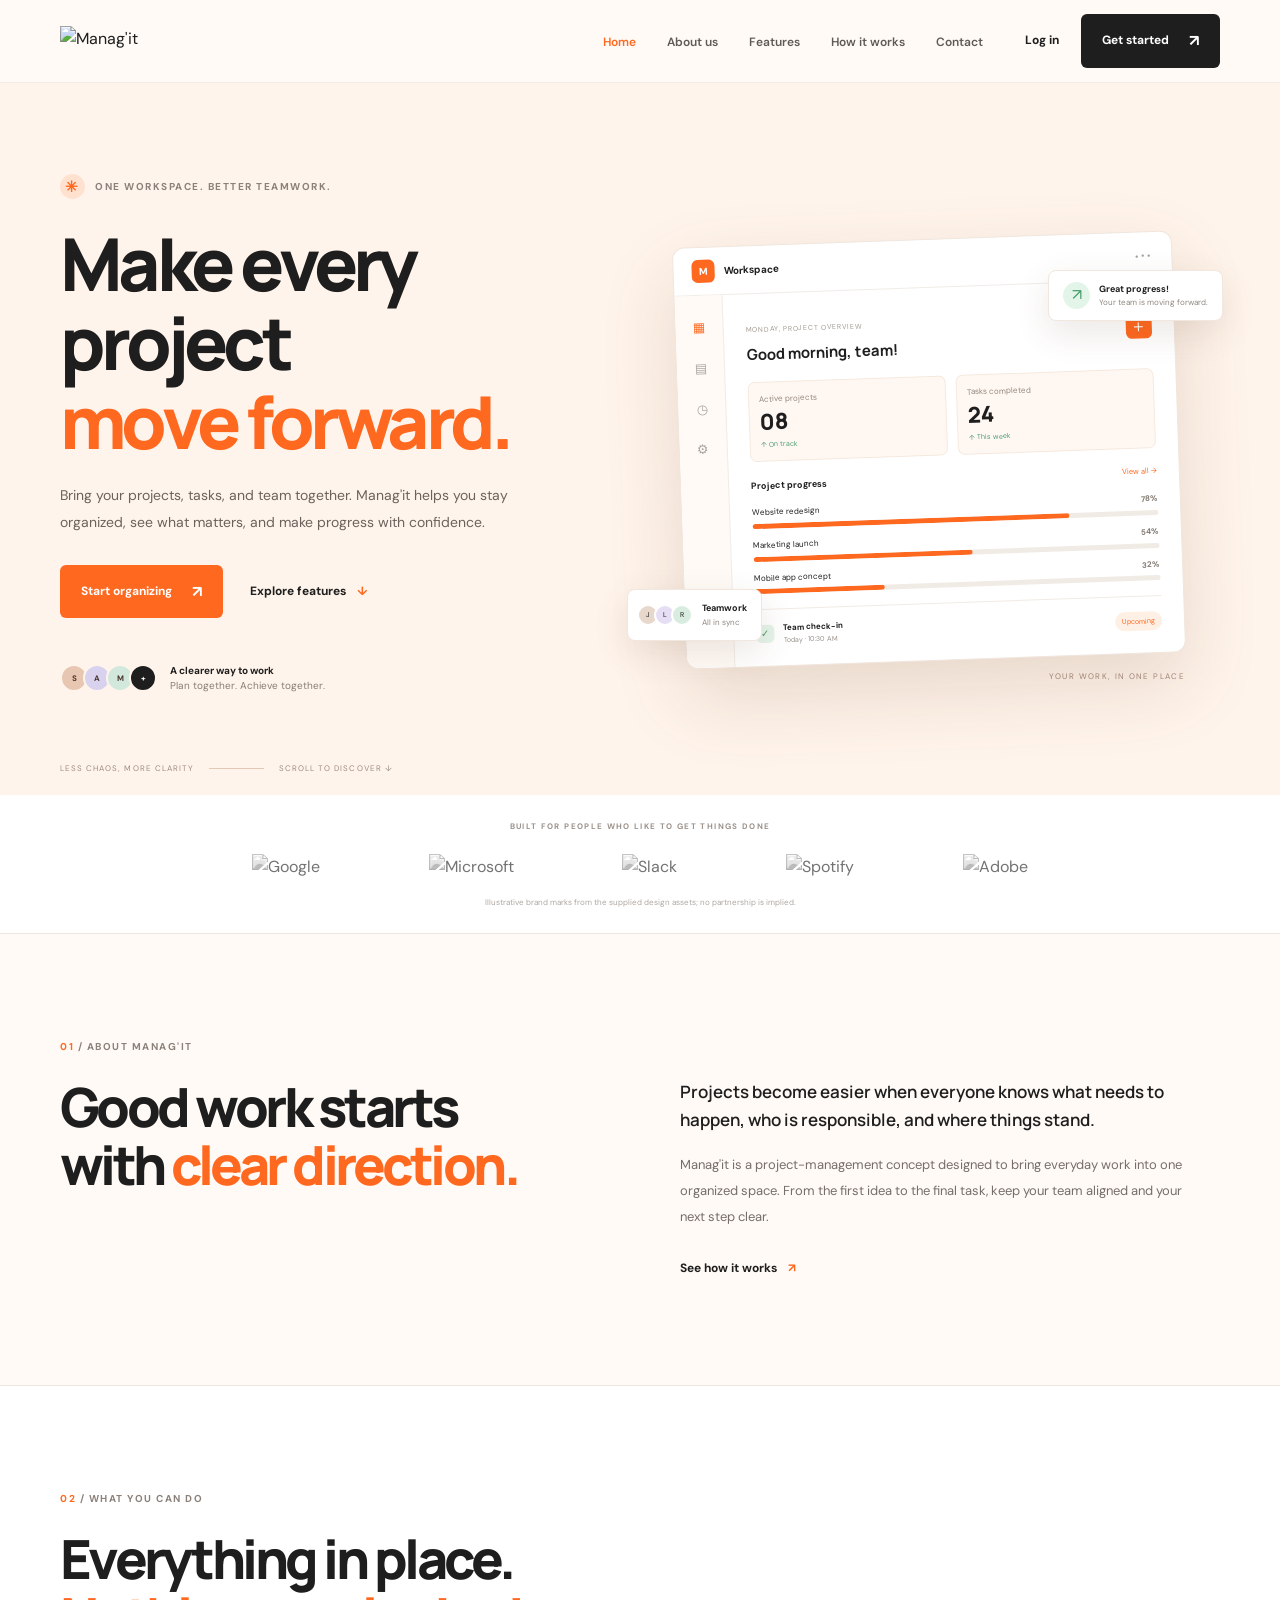
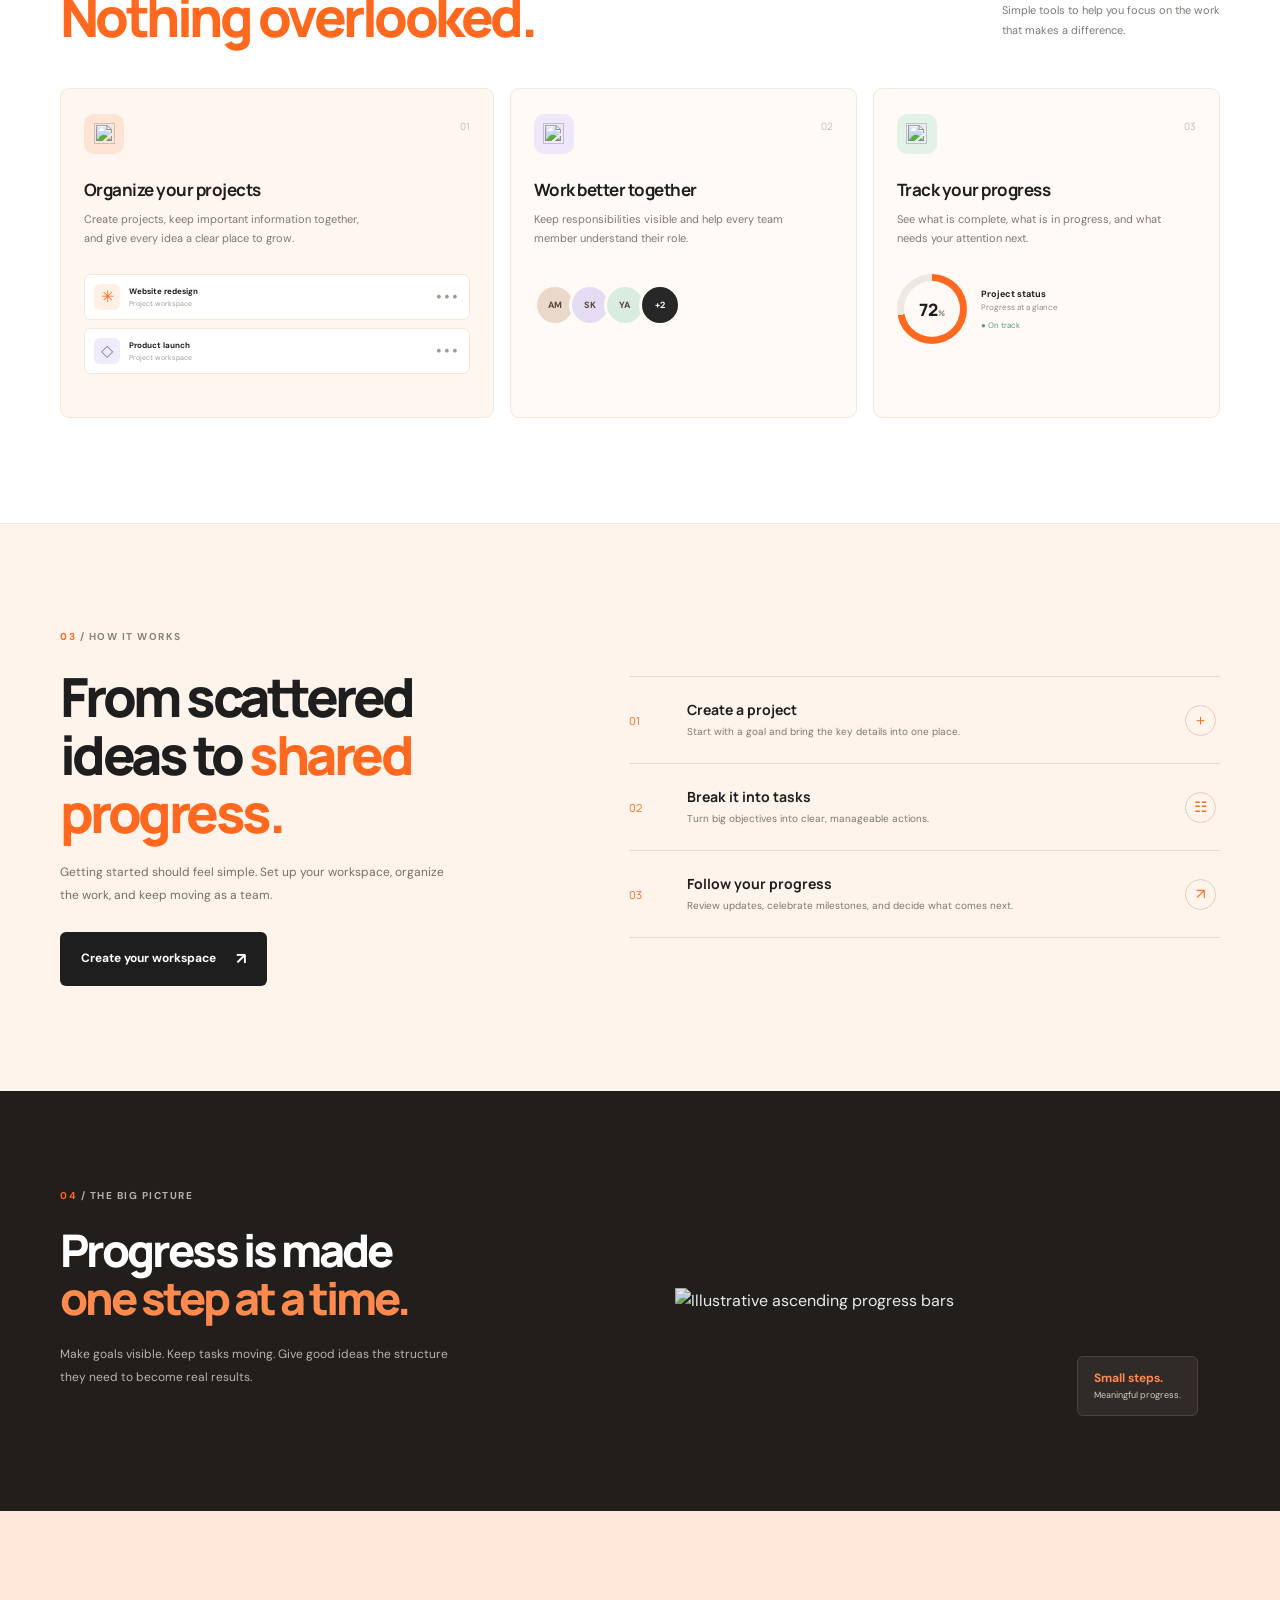
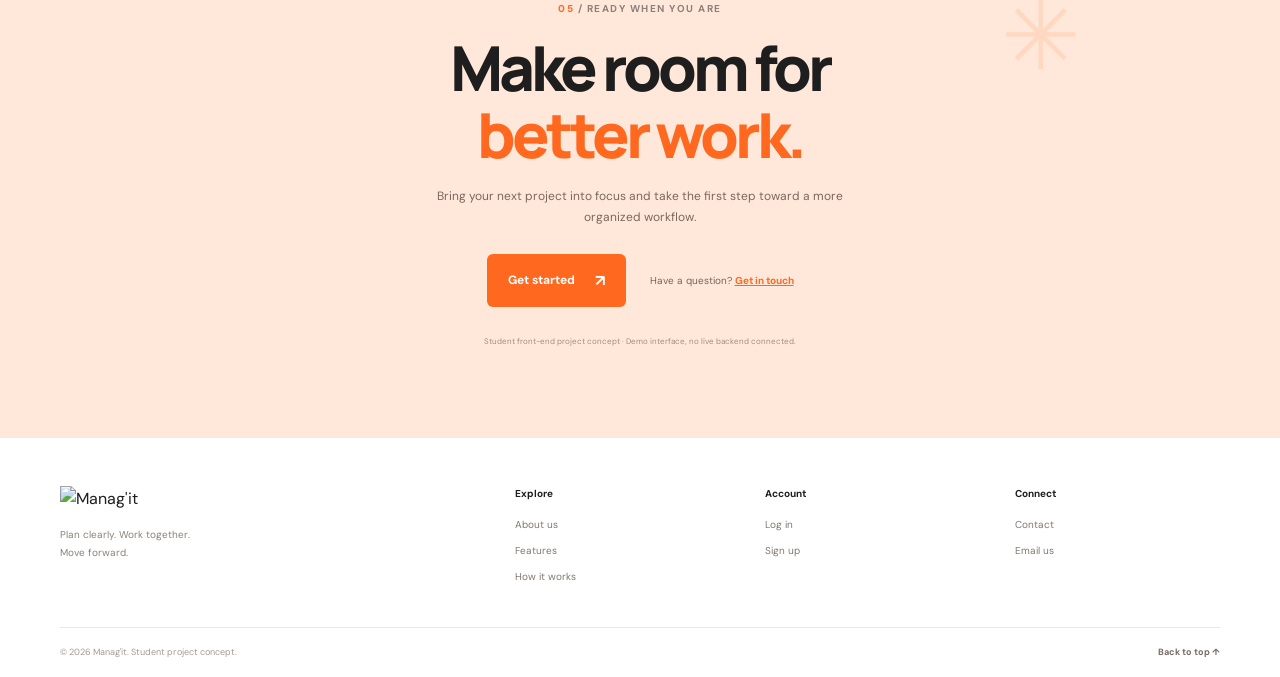
==== commit 3bf2d7c4: "Add files via upload" ====
--- a/index.html
+++ b/index.html
@@ -3,146 +3,184 @@
 <head>
   <meta charset="UTF-8">
   <meta name="viewport" content="width=device-width, initial-scale=1.0">
-  <meta name="description" content="Personal portfolio of a Computer Science student interested in software development, web technologies, and AI.">
-  <meta name="theme-color" content="#0b1020">
-  <title>Slimane | Computer Science Portfolio</title>
+  <meta name="description" content="Manag'it helps teams plan projects, organize tasks, and follow progress in one clear workspace.">
+  <meta name="theme-color" content="#fffaf6">
+  <title>Manag'it — Make every project move forward</title>
   <link rel="preconnect" href="https://fonts.googleapis.com">
   <link rel="preconnect" href="https://fonts.gstatic.com" crossorigin>
-  <link href="https://fonts.googleapis.com/css2?family=DM+Mono:wght@400;500&family=Manrope:wght@400;500;600;700;800&display=swap" rel="stylesheet">
+  <link href="https://fonts.googleapis.com/css2?family=DM+Sans:wght@400;500;600;700&family=Manrope:wght@400;500;600;700;800&display=swap" rel="stylesheet">
   <link rel="stylesheet" href="style.css">
 </head>
 <body>
-  <div class="ambient ambient-one"></div>
-  <div class="ambient ambient-two"></div>
   <header class="site-header">
-    <nav class="nav wrap" aria-label="Main navigation">
-      <a class="brand" href="#home" aria-label="Home"><span class="brand-mark">O</span><span>SLIMANE<span class="brand-dot">.</span></span></a>
-      <button class="menu-toggle" id="menuToggle" aria-label="Open navigation" aria-expanded="false"><span></span><span></span></button>
-      <div class="nav-links" id="navLinks">
-        <a href="#about">About</a>
-        <a href="#skills">Skills</a>
-        <a href="#projects">Projects</a>
-        <a href="#contact" class="nav-contact">Contact <span>↗</span></a>
+    <nav class="navbar container" aria-label="Main navigation">
+      <a class="brand" href="#home" aria-label="Manag'it home">
+        <img src="Landing-assets/All-Logos/logo.svg" alt="Manag'it">
+      </a>
+      <button class="menu-toggle" id="menuToggle" aria-label="Toggle navigation" aria-expanded="false">
+        <span></span><span></span>
+      </button>
+      <div class="nav-content" id="navContent">
+        <ul class="nav-links">
+          <li><a class="active" href="#home">Home</a></li>
+          <li><a href="#about">About us</a></li>
+          <li><a href="#features">Features</a></li>
+          <li><a href="#how-it-works">How it works</a></li>
+          <li><a href="#contact">Contact</a></li>
+        </ul>
+        <div class="auth-section">
+          <a class="login-link" href="../project-manager/source/login.html">Log in</a>
+          <a class="button button-dark" href="../project-manager/source/signup.html">Get started <span>↗</span></a>
+        </div>
       </div>
     </nav>
   </header>
 
   <main>
-    <section class="hero wrap" id="home">
-      <div class="hero-copy">
-        <div class="eyebrow"><span class="status-dot"></span> COMPUTER SCIENCE STUDENT <span class="eyebrow-line"></span> USTHB</div>
-        <h1>Curious mind.<br><span class="gradient-text">Building with code.</span></h1>
-        <p class="hero-intro">I'm a Computer Science student exploring web development, programming, and emerging technologies. I enjoy learning by building small projects and turning ideas into practical solutions.</p>
-        <div class="hero-actions">
-          <a class="button button-primary" href="#projects">Explore my work <span>↘</span></a>
-          <a class="text-link" href="#contact">Get in touch <span>↗</span></a>
+    <section class="hero" id="home">
+      <div class="hero-bg"></div>
+      <div class="container hero-grid">
+        <div class="hero-copy">
+          <div class="eyebrow"><span class="eyebrow-mark">✳</span> ONE WORKSPACE. BETTER TEAMWORK.</div>
+          <h1>Make every project<br><span>move forward.</span></h1>
+          <p class="hero-description">Bring your projects, tasks, and team together. Manag'it helps you stay organized, see what matters, and make progress with confidence.</p>
+          <div class="hero-actions">
+            <a class="button button-orange" href="../project-manager/source/signup.html">Start organizing <span>↗</span></a>
+            <a class="secondary-link" href="#features">Explore features <span>↓</span></a>
+          </div>
+          <div class="hero-proof">
+            <div class="proof-avatars" aria-hidden="true"><span>S</span><span>A</span><span>M</span><span>+</span></div>
+            <p><strong>A clearer way to work</strong><br><span>Plan together. Achieve together.</span></p>
+          </div>
         </div>
-        <div class="hero-meta">
-          <div><span class="meta-label">CURRENT FOCUS</span><strong>Web Development · Python · AI</strong></div>
-          <div><span class="meta-label">BASED IN</span><strong>Algiers, Algeria</strong></div>
+        <div class="hero-visual">
+          <div class="hero-decoration decoration-one"></div>
+          <div class="hero-decoration decoration-two"></div>
+          <div class="dashboard-card">
+            <div class="dashboard-top">
+              <div><span class="dashboard-logo">M</span><strong>Workspace</strong></div>
+              <span class="dashboard-menu">•••</span>
+            </div>
+            <div class="dashboard-body">
+              <aside class="dashboard-side">
+                <span class="side-active">▦</span><span>▤</span><span>◷</span><span>⚙</span>
+              </aside>
+              <div class="dashboard-main">
+                <div class="dash-heading"><div><small>MONDAY, PROJECT OVERVIEW</small><h3>Good morning, team!</h3></div><span class="dash-add">＋</span></div>
+                <div class="dash-stats"><div><small>Active projects</small><b>08</b><i>↑ On track</i></div><div><small>Tasks completed</small><b>24</b><i>↑ This week</i></div></div>
+                <div class="dash-project-head"><b>Project progress</b><small>View all →</small></div>
+                <div class="progress-item"><div><span>Website redesign</span><b>78%</b></div><i><em style="width:78%"></em></i></div>
+                <div class="progress-item"><div><span>Marketing launch</span><b>54%</b></div><i><em style="width:54%"></em></i></div>
+                <div class="progress-item"><div><span>Mobile app concept</span><b>32%</b></div><i><em style="width:32%"></em></i></div>
+                <div class="dash-task"><span class="task-check">✓</span><div><b>Team check-in</b><small>Today · 10:30 AM</small></div><span class="task-tag">Upcoming</span></div>
+              </div>
+            </div>
+          </div>
+          <div class="floating-note note-progress"><span class="note-icon">↗</span><div><b>Great progress!</b><small>Your team is moving forward.</small></div></div>
+          <div class="floating-note note-team"><div class="mini-avatars"><i>J</i><i>L</i><i>R</i></div><span><b>Teamwork</b><small>All in sync</small></span></div>
+          <span class="visual-caption">YOUR WORK, IN ONE PLACE</span>
         </div>
       </div>
-      <div class="hero-art" aria-label="Decorative code illustration">
-        <div class="orbit orbit-a"></div><div class="orbit orbit-b"></div>
-        <div class="hero-glow"></div>
-        <div class="code-card">
-          <div class="code-top"><div class="window-dots"><i></i><i></i><i></i></div><span>hello_world.py</span><span class="code-lock">●</span></div>
-          <div class="code-body">
-            <div><span class="line-no">01</span><span class="code-purple">class</span> <span class="code-green">Developer</span>:</div>
-            <div><span class="line-no">02</span>&nbsp;&nbsp;<span class="code-purple">def</span> <span class="code-yellow">learn</span>(self):</div>
-            <div><span class="line-no">03</span>&nbsp;&nbsp;&nbsp;&nbsp;<span class="code-purple">while</span> <span class="code-blue">True</span>:</div>
-            <div><span class="line-no">04</span>&nbsp;&nbsp;&nbsp;&nbsp;&nbsp;&nbsp;build()</div>
-            <div><span class="line-no">05</span>&nbsp;&nbsp;&nbsp;&nbsp;&nbsp;&nbsp;improve()</div>
-            <div><span class="line-no">06</span>&nbsp;&nbsp;&nbsp;&nbsp;&nbsp;&nbsp;<span class="code-purple">return</span> <span class="code-orange">"progress"</span></div>
-            <div class="code-cursor"></div>
-          </div>
-          <div class="code-bottom"><span><b></b> Learning in progress</span><span>UTF-8&nbsp;&nbsp; Python</span></div>
-        </div>
-        <div class="float-chip chip-html"><span class="chip-icon">&lt;/&gt;</span><span><b>HTML & CSS</b><small>Web foundations</small></span></div>
-        <div class="float-chip chip-python"><span class="python-icon">Py</span><span><b>Python</b><small>Learning by doing</small></span></div>
-        <div class="art-caption">IDEAS → CODE → EXPERIENCE</div>
-      </div>
-      <a class="scroll-cue" href="#about"><span></span> SCROLL TO EXPLORE</a>
+      <div class="container hero-bottom"><span>LESS CHAOS, MORE CLARITY</span><span class="bottom-line"></span><span>SCROLL TO DISCOVER ↓</span></div>
     </section>
 
-    <section class="section wrap about-section" id="about">
-      <div class="section-kicker">01 / ABOUT ME</div>
-      <div class="about-grid">
-        <div><h2>Always learning.<br><span class="muted-heading">Always exploring.</span></h2></div>
-        <div class="about-text">
-          <p>I'm an undergraduate Computer Science student at <strong>USTHB</strong> in Algiers. I'm building my foundations in programming and web technologies, while exploring how technology can solve real problems.</p>
-          <p>Beyond coding, I have experience with digital marketing, content creation, and design. I value collaboration, curiosity, and taking initiative—because the best way to grow is to keep creating and learning from others.</p>
-          <div class="about-tags"><span>Problem solving</span><span>Creativity</span><span>Teamwork</span><span>Continuous learning</span></div>
+    <section class="trust-section">
+      <div class="container trust-inner">
+        <p>BUILT FOR PEOPLE WHO LIKE TO GET THINGS DONE</p>
+        <div class="trust-logos" aria-label="Example tools and teams"><img src="Landing-assets/All-Logos/Logo-Google.svg" alt="Google"><img src="Landing-assets/All-Logos/Logo-Microsoft.svg" alt="Microsoft"><img src="Landing-assets/All-Logos/Logo-Slack.svg" alt="Slack"><img src="Landing-assets/All-Logos/Logo-Spotify.svg" alt="Spotify"><img src="Landing-assets/All-Logos/Logo-Adobe.svg" alt="Adobe"></div>
+        <small class="trust-disclaimer">Illustrative brand marks from the supplied design assets; no partnership is implied.</small>
+      </div>
+    </section>
+
+    <section class="section about-section" id="about">
+      <div class="container about-grid">
+        <div class="section-intro">
+          <div class="section-label"><span>01</span> / ABOUT MANAG'IT</div>
+          <h2>Good work starts<br>with <span>clear direction.</span></h2>
+        </div>
+        <div class="about-copy">
+          <p class="lead">Projects become easier when everyone knows what needs to happen, who is responsible, and where things stand.</p>
+          <p>Manag'it is a project-management concept designed to bring everyday work into one organized space. From the first idea to the final task, keep your team aligned and your next step clear.</p>
+          <a class="text-link" href="#how-it-works">See how it works <span>↗</span></a>
         </div>
       </div>
     </section>
 
-    <section class="section wrap skills-section" id="skills">
-      <div class="section-heading">
-        <div><div class="section-kicker">02 / TOOLKIT</div><h2>Skills & interests</h2></div>
-        <p>A growing toolkit, built through practice<br>and a willingness to explore.</p>
-      </div>
-      <div class="skills-grid">
-        <article class="skill-card"><div class="skill-symbol">&lt;/&gt;</div><h3>Web Development</h3><p>Building and styling responsive web pages.</p><div class="skill-pills"><span>HTML</span><span>CSS</span></div></article>
-        <article class="skill-card"><div class="skill-symbol py-symbol">Py</div><h3>Programming</h3><p>Learning programming logic and problem solving.</p><div class="skill-pills"><span>Python</span><span>C</span></div></article>
-        <article class="skill-card"><div class="skill-symbol design-symbol">✳</div><h3>Creative & Digital</h3><p>Combining visual communication with digital tools.</p><div class="skill-pills"><span>Canva</span><span>Content</span><span>Marketing</span></div></article>
-        <article class="skill-card"><div class="skill-symbol ai-symbol">✧</div><h3>Exploring Next</h3><p>Areas I am motivated to learn and explore further.</p><div class="skill-pills"><span>Artificial Intelligence</span><span>JavaScript</span></div></article>
-      </div>
-      <p class="skills-note"><span>↗</span> Skills and interests are presented honestly according to my current learning stage.</p>
-    </section>
-
-    <section class="section projects-section" id="projects">
-      <div class="wrap">
-        <div class="section-heading projects-heading">
-          <div><div class="section-kicker">03 / SELECTED WORK</div><h2>Things I've built<span class="gradient-text">.</span></h2></div>
-          <p>Small projects, real practice.<br>Each one is a step forward.</p>
+    <section class="section features-section" id="features">
+      <div class="container">
+        <div class="section-heading">
+          <div><div class="section-label"><span>02</span> / WHAT YOU CAN DO</div><h2>Everything in place.<br><span>Nothing overlooked.</span></h2></div>
+          <p>Simple tools to help you focus on the work<br>that makes a difference.</p>
         </div>
-        <div class="projects-grid">
-          <article class="project-card project-featured">
-            <div class="project-visual visual-manager">
-              <div class="mock-window">
-                <div class="mock-bar"><span></span><span></span><span></span><b>project manager</b></div>
-                <div class="mock-content"><div class="mock-sidebar"><i></i><i></i><i></i><i></i></div><div class="mock-main"><small>YOUR WORKSPACE</small><b>Manage projects<br>with ease.</b><div class="mock-lines"><i></i><i></i><i></i></div><div class="mock-cards"><i></i><i></i><i></i></div></div></div>
-              </div>
-              <span class="visual-label">WEB / 01</span>
-            </div>
-            <div class="project-info"><div class="project-type">WEB DEVELOPMENT <span>01</span></div><h3>Project Manager</h3><p>A beginner front-end concept for a project management website, including a home page, login page, and sign-up page.</p><div class="project-stack"><span>HTML</span><span>CSS foundations</span></div><a class="project-link" href="projects/project-manager/source/index.html" target="_blank" rel="noopener">View project <span>↗</span></a></div>
+        <div class="feature-grid">
+          <article class="feature-card feature-large">
+            <div class="feature-icon orange-icon"><img src="Landing-assets/All-Icons/Icon-clipboard.svg" alt=""></div>
+            <div class="feature-number">01</div>
+            <h3>Organize your projects</h3>
+            <p>Create projects, keep important information together, and give every idea a clear place to grow.</p>
+            <div class="feature-visual project-visual"><div class="mini-project"><span class="mini-project-icon">✳</span><div><b>Website redesign</b><small>Project workspace</small></div><span class="mini-dots">•••</span></div><div class="mini-project"><span class="mini-project-icon purple">◇</span><div><b>Product launch</b><small>Project workspace</small></div><span class="mini-dots">•••</span></div></div>
           </article>
-          <article class="project-card">
-            <div class="project-visual visual-mastech">
-              <div class="mastech-window"><div class="mastech-top">M<span>.</span> DEV <small>CREATIVE DIGITAL STUDIO</small></div><div class="mastech-title">Build your<br><em>digital future.</em></div><div class="mastech-line"></div><div class="mastech-orb"></div><div class="mastech-foot">DESIGN · DEVELOPMENT · IDEAS</div></div>
-              <span class="visual-label">WEB / 02</span>
-            </div>
-            <div class="project-info"><div class="project-type">WEB DESIGN <span>02</span></div><h3>Mastech Dev</h3><p>A responsive project-management landing page featuring product sections, feature cards, workflow steps, and clear calls to action.</p><div class="project-stack"><span>HTML</span><span>CSS</span></div><a class="project-link" href="projects/mastech-dev/index.html" target="_blank" rel="noopener">View project <span>↗</span></a></div>
+          <article class="feature-card">
+            <div class="feature-icon purple-icon"><img src="Landing-assets/All-Icons/Icon-users.svg" alt=""></div>
+            <div class="feature-number">02</div>
+            <h3>Work better together</h3>
+            <p>Keep responsibilities visible and help every team member understand their role.</p>
+            <div class="people-visual"><span>AM</span><span>SK</span><span>YA</span><span>+2</span></div>
           </article>
-          <article class="project-card">
-            <div class="project-visual visual-python">
-              <div class="terminal-window"><div class="terminal-head"><span></span><span></span><span></span><b>hamadach.py</b></div><div class="terminal-code"><p><i>$</i> python hamadach.py</p><p class="terminal-muted">Choose your category:</p><p><strong>1</strong> - Student</p><p><strong>2</strong> - Employee</p><p><strong>3</strong> - Other</p><p class="terminal-success">Welcome, student! ✓</p><p class="terminal-cursor">_</p></div></div>
-              <span class="visual-label">PYTHON / 03</span>
-            </div>
-            <div class="project-info"><div class="project-type">PYTHON <span>03</span></div><h3>Hamadach</h3><p>A small command-line program that asks users to select a category and validates their input before displaying a response.</p><div class="project-stack"><span>Python</span><span>Loops</span><span>Conditionals</span></div><a class="project-link" href="projects/hamadach.py" download>View Python file <span>↓</span></a></div>
+          <article class="feature-card">
+            <div class="feature-icon green-icon"><img src="Landing-assets/All-Icons/Icon-Circle-chart.svg" alt=""></div>
+            <div class="feature-number">03</div>
+            <h3>Track your progress</h3>
+            <p>See what is complete, what is in progress, and what needs your attention next.</p>
+            <div class="progress-visual"><div class="progress-ring"><span>72<small>%</small></span></div><div><b>Project status</b><small>Progress at a glance</small><i>● On track</i></div></div>
           </article>
         </div>
-        <div class="projects-footnote"><span class="footnote-mark">✳</span><span>These are learning projects. I am continuously improving them as I develop my skills.</span></div>
       </div>
     </section>
 
-    <section class="section wrap goals-section">
-      <div class="goals-panel">
-        <div class="section-kicker">04 / WHAT'S NEXT</div>
-        <div class="goals-content"><h2>Curiosity is my<br><span class="gradient-text">starting point.</span></h2><div><p>I'm currently focused on strengthening my programming fundamentals, improving my web development skills, and learning Python. I'm also eager to explore Artificial Intelligence and contribute to collaborative tech projects.</p><a class="text-link" href="#contact">Let's build something <span>↗</span></a></div></div>
-        <div class="goal-stamps"><span>LEARN</span><i>✳</i><span>BUILD</span><i>✳</i><span>CONTRIBUTE</span></div>
+    <section class="section workflow-section" id="how-it-works">
+      <div class="container workflow-grid">
+        <div class="workflow-copy">
+          <div class="section-label"><span>03</span> / HOW IT WORKS</div>
+          <h2>From scattered<br>ideas to <span>shared progress.</span></h2>
+          <p>Getting started should feel simple. Set up your workspace, organize the work, and keep moving as a team.</p>
+          <a class="button button-dark" href="../project-manager/source/signup.html">Create your workspace <span>↗</span></a>
+        </div>
+        <div class="steps">
+          <article class="step"><span class="step-count">01</span><div><h3>Create a project</h3><p>Start with a goal and bring the key details into one place.</p></div><span class="step-symbol">＋</span></article>
+          <article class="step"><span class="step-count">02</span><div><h3>Break it into tasks</h3><p>Turn big objectives into clear, manageable actions.</p></div><span class="step-symbol">☷</span></article>
+          <article class="step"><span class="step-count">03</span><div><h3>Follow your progress</h3><p>Review updates, celebrate milestones, and decide what comes next.</p></div><span class="step-symbol">↗</span></article>
+        </div>
       </div>
     </section>
 
-    <section class="section wrap contact-section" id="contact">
-      <div class="section-kicker">05 / CONTACT</div>
-      <div class="contact-content"><h2>Have an idea?<br><span class="gradient-text">Let's connect.</span></h2><p>I'm open to learning opportunities, student activities, and collaborative projects.</p><a class="button button-primary" href="mailto:baamarahadjslimane77@gmail.com">Send me an email <span>↗</span></a></div>
+    <section class="stats-section">
+      <div class="container stats-grid">
+        <div><div class="section-label"><span>04</span> / THE BIG PICTURE</div><h2>Progress is made<br><span>one step at a time.</span></h2><p>Make goals visible. Keep tasks moving. Give good ideas the structure they need to become real results.</p></div>
+        <div class="stats-art"><img src="Landing-assets/All-Graphic-Elements/Stats.png" alt="Illustrative ascending progress bars"><div class="stats-caption"><b>Small steps.</b><br>Meaningful progress.</div></div>
+      </div>
+    </section>
+
+    <section class="cta-section" id="contact">
+      <div class="container cta-inner">
+        <div class="cta-decoration">✳</div>
+        <div class="section-label"><span>05</span> / READY WHEN YOU ARE</div>
+        <h2>Make room for<br><span>better work.</span></h2>
+        <p>Bring your next project into focus and take the first step toward a more organized workflow.</p>
+        <div class="cta-actions"><a class="button button-orange" href="../project-manager/source/signup.html">Get started <span>↗</span></a><a class="cta-email" href="mailto:hello@managit.example">Have a question? <u>Get in touch</u></a></div>
+        <small class="demo-note">Student front-end project concept · Demo interface, no live backend connected.</small>
+      </div>
     </section>
   </main>
 
-  <footer class="site-footer">
-    <div class="wrap footer-inner"><a class="brand" href="#home"><span class="brand-mark">O</span><span>SLIMANE<span class="brand-dot">.</span></span></a><p>Designed & built with curiosity.</p><span>© <span id="year"></span> · PERSONAL PORTFOLIO</span></div>
+  <footer class="footer">
+    <div class="container footer-main">
+      <div class="footer-brand"><a href="#home"><img src="Landing-assets/All-Logos/logo.svg" alt="Manag'it"></a><p>Plan clearly. Work together.<br>Move forward.</p></div>
+      <div class="footer-column"><b>Explore</b><a href="#about">About us</a><a href="#features">Features</a><a href="#how-it-works">How it works</a></div>
+      <div class="footer-column"><b>Account</b><a href="../project-manager/source/login.html">Log in</a><a href="../project-manager/source/signup.html">Sign up</a></div>
+      <div class="footer-column"><b>Connect</b><a href="#contact">Contact</a><a href="mailto:hello@managit.example">Email us</a></div>
+    </div>
+    <div class="container footer-bottom"><span>© <span id="year"></span> Manag'it. Student project concept.</span><a href="#home">Back to top ↑</a></div>
   </footer>
   <script src="script.js"></script>
 </body>
--- a/style.css
+++ b/style.css
@@ -1,11 +1,14 @@
-/* Personal portfolio — responsive dark theme */
-:root{--bg:#0b1020;--panel:#111a2d;--panel2:#141f34;--text:#f3f6ff;--muted:#a2aec5;--dim:#69758e;--line:rgba(174,194,230,.13);--cyan:#66e2d0;--lime:#c5f36b;--purple:#9d8cff;--mono:"DM Mono",monospace;--sans:"Manrope",sans-serif}
-*{box-sizing:border-box}html{scroll-behavior:smooth;scroll-padding-top:90px}body{margin:0;background:var(--bg);color:var(--text);font-family:var(--sans);line-height:1.65;overflow-x:hidden}a{color:inherit;text-decoration:none}.wrap{width:min(1120px,calc(100% - 48px));margin-inline:auto}.ambient{position:absolute;pointer-events:none;filter:blur(100px);opacity:.14;border-radius:50%;z-index:-1}.ambient-one{width:420px;height:420px;background:#3d65c7;top:100px;right:-160px}.ambient-two{width:350px;height:350px;background:#2caa9a;top:900px;left:-220px}.site-header{position:sticky;top:0;z-index:20;background:rgba(11,16,32,.82);backdrop-filter:blur(18px);border-bottom:1px solid rgba(174,194,230,.08)}.nav{height:78px;display:flex;align-items:center;justify-content:space-between}.brand{display:inline-flex;align-items:center;gap:10px;font-size:14px;font-weight:800;letter-spacing:.15em}.brand-mark{display:grid;place-items:center;width:34px;height:34px;border:1px solid rgba(102,226,208,.55);border-radius:11px;color:var(--cyan);font-family:var(--mono);font-size:17px;letter-spacing:0}.brand-dot{color:var(--cyan)}.nav-links{display:flex;align-items:center;gap:36px;color:#b8c2d6;font-size:12px;font-weight:700}.nav-links a{transition:color .2s}.nav-links a:hover,.text-link:hover{color:var(--cyan)}.nav-contact{border:1px solid rgba(102,226,208,.35);padding:10px 16px;border-radius:7px;color:var(--text)}.nav-contact span{color:var(--cyan);margin-left:8px}.menu-toggle{display:none;background:none;border:0;padding:8px}.menu-toggle span{display:block;width:23px;height:2px;background:white;margin:5px}
-.hero{min-height:690px;display:grid;grid-template-columns:1.02fr .98fr;align-items:center;position:relative;padding-top:48px;padding-bottom:90px}.hero-copy{position:relative;z-index:2}.eyebrow,.section-kicker,.meta-label,.project-type,.art-caption,.scroll-cue,.goal-stamps,.visual-label{font-family:var(--mono);font-size:10px;letter-spacing:.14em}.eyebrow{display:flex;align-items:center;gap:11px;color:#aebbd2;margin-bottom:28px}.status-dot{width:7px;height:7px;border-radius:50%;background:var(--lime);box-shadow:0 0 13px var(--lime)}.eyebrow-line{width:38px;height:1px;background:#53627c}.hero h1{font-size:clamp(48px,6.1vw,76px);line-height:1.08;letter-spacing:-.065em;margin:0 0 24px;font-weight:800}.gradient-text{background:linear-gradient(100deg,var(--cyan),var(--lime));-webkit-background-clip:text;background-clip:text;color:transparent}.hero-intro{max-width:500px;color:var(--muted);font-size:15px;line-height:1.9;margin:0}.hero-actions{display:flex;align-items:center;gap:28px;margin-top:34px}.button{display:inline-flex;align-items:center;gap:22px;padding:14px 19px;border-radius:7px;font-size:12px;font-weight:800;transition:transform .2s,box-shadow .2s}.button:hover{transform:translateY(-3px)}.button-primary{background:var(--cyan);color:#07151a;box-shadow:0 8px 30px rgba(102,226,208,.13)}.button-primary span{font-size:17px}.text-link{font-size:12px;font-weight:800;color:#e7edf8;transition:color .2s}.text-link span{color:var(--cyan);margin-left:8px}.hero-meta{display:flex;gap:48px;margin-top:62px;padding-top:21px;border-top:1px solid var(--line);max-width:490px}.hero-meta div{display:flex;flex-direction:column;gap:7px}.meta-label{color:var(--dim);font-size:9px}.hero-meta strong{font-size:11px;font-weight:700;color:#dce4f3}.hero-art{height:470px;position:relative;display:grid;place-items:center}.hero-glow{position:absolute;width:310px;height:310px;background:linear-gradient(135deg,rgba(102,226,208,.17),rgba(157,140,255,.13));filter:blur(60px);border-radius:50%}.orbit{position:absolute;border:1px solid rgba(102,226,208,.12);border-radius:50%;transform:rotate(-24deg)}.orbit-a{width:470px;height:190px}.orbit-b{width:420px;height:290px;transform:rotate(43deg);border-color:rgba(197,243,107,.1)}.code-card{position:relative;width:min(390px,90%);background:rgba(17,26,45,.94);border:1px solid rgba(155,180,221,.2);border-radius:13px;box-shadow:0 28px 90px rgba(0,0,0,.4);overflow:hidden;transform:rotate(-3deg);z-index:2}.code-top,.code-bottom{height:42px;display:flex;align-items:center;justify-content:space-between;padding:0 16px;background:rgba(255,255,255,.025);color:#8290aa;font:10px var(--mono);border-bottom:1px solid var(--line)}.window-dots{display:flex;gap:5px}.window-dots i,.terminal-head span{width:7px;height:7px;border-radius:50%;background:#ff7e7e}.window-dots i:nth-child(2),.terminal-head span:nth-child(2){background:#eacb6b}.window-dots i:nth-child(3),.terminal-head span:nth-child(3){background:#73d7aa}.code-lock{color:var(--lime)}.code-body{padding:24px 22px 26px;font:12px/2.15 var(--mono);color:#d4def1;min-height:205px}.line-no{display:inline-block;width:27px;color:#52617d;font-size:10px}.code-purple{color:#b8a2ff}.code-green{color:#8be5c2}.code-yellow{color:#f4dc8b}.code-blue{color:#8bc9ff}.code-orange{color:#f0a77d}.code-bottom{height:34px;border:0;border-top:1px solid var(--line);font-size:9px}.code-bottom b{display:inline-block;width:6px;height:6px;border-radius:50%;background:var(--lime);margin-right:7px}.code-cursor{display:inline-block;width:6px;height:13px;background:var(--cyan);margin-left:29px;vertical-align:middle;opacity:.8}.float-chip{position:absolute;z-index:3;display:flex;align-items:center;gap:10px;padding:11px 14px;background:#172239;border:1px solid rgba(174,194,230,.16);border-radius:9px;box-shadow:0 14px 35px rgba(0,0,0,.25)}.float-chip b,.float-chip small{display:block}.float-chip b{font-size:10px}.float-chip small{font-size:9px;color:var(--muted);margin-top:2px}.chip-html{top:68px;left:8px}.chip-python{bottom:70px;right:2px}.chip-icon,.python-icon{display:grid;place-items:center;width:32px;height:32px;border-radius:7px;background:rgba(102,226,208,.12);color:var(--cyan);font:12px var(--mono)}.python-icon{background:rgba(197,243,107,.12);color:var(--lime);font-weight:700}.art-caption{position:absolute;bottom:20px;left:50%;transform:translateX(-50%);color:#61718e;font-size:8px;white-space:nowrap}.scroll-cue{position:absolute;bottom:28px;left:0;display:flex;align-items:center;gap:12px;color:#77849d;font-size:8px}.scroll-cue span{height:30px;width:1px;background:linear-gradient(var(--cyan),transparent)}
-.section{padding-top:105px;padding-bottom:105px}.section-kicker{color:var(--cyan);margin-bottom:23px}.about-grid{display:grid;grid-template-columns:1fr 1fr;gap:70px}.about-grid h2,.section-heading h2,.goals-content h2,.contact-content h2{font-size:clamp(34px,4vw,48px);line-height:1.2;letter-spacing:-.05em;margin:0;font-weight:800}.muted-heading{color:#77849d}.about-text{max-width:510px}.about-text p,.goals-content p,.contact-content p{color:var(--muted);font-size:13px;line-height:2;margin:0 0 16px}.about-text strong{color:#e9f0fb}.about-tags{display:flex;flex-wrap:wrap;gap:8px;margin-top:24px}.about-tags span,.skill-pills span,.project-stack span{font:9px var(--mono);color:#aebbd2;border:1px solid var(--line);padding:7px 10px;border-radius:5px}
-.section-heading{display:flex;align-items:end;justify-content:space-between;margin-bottom:38px}.section-heading h2{font-size:39px}.section-heading>p{font-size:11px;line-height:1.8;color:var(--muted);margin:0 0 5px}.skills-section{border-top:1px solid var(--line)}.skills-grid{display:grid;grid-template-columns:repeat(4,1fr);gap:13px}.skill-card{background:linear-gradient(145deg,rgba(20,31,52,.95),rgba(15,24,42,.85));border:1px solid var(--line);border-radius:10px;padding:24px 20px;min-height:210px;transition:transform .25s,border-color .25s}.skill-card:hover,.project-card:hover{transform:translateY(-5px);border-color:rgba(102,226,208,.35)}.skill-symbol{display:grid;place-items:center;width:38px;height:38px;border-radius:9px;background:rgba(102,226,208,.1);color:var(--cyan);font:15px var(--mono);margin-bottom:22px}.py-symbol{color:var(--lime);background:rgba(197,243,107,.1);font-weight:700}.design-symbol{color:#c2a8ff;background:rgba(157,140,255,.12);font-size:22px}.ai-symbol{color:#ffbf91;background:rgba(255,191,145,.1);font-size:22px}.skill-card h3{font-size:13px;margin:0 0 8px}.skill-card p{font-size:10px;line-height:1.7;color:var(--muted);min-height:35px;margin:0 0 16px}.skill-pills{display:flex;flex-wrap:wrap;gap:5px}.skill-pills span{font-size:8px;padding:5px 7px}.skills-note{margin:19px 0 0;color:#8290a8;font-size:10px}.skills-note span{color:var(--lime);margin-right:7px}
-.projects-section{background:linear-gradient(180deg,rgba(17,26,45,.25),rgba(17,26,45,.65),rgba(17,26,45,.25));border-top:1px solid var(--line);border-bottom:1px solid var(--line)}.projects-heading{margin-bottom:40px}.projects-grid{display:grid;grid-template-columns:repeat(2,1fr);gap:22px}.project-card{overflow:hidden;border:1px solid var(--line);border-radius:11px;background:#10192b;transition:transform .25s,border-color .25s}.project-featured{grid-column:span 2;display:grid;grid-template-columns:1.08fr .92fr}.project-visual{height:245px;position:relative;display:grid;place-items:center;overflow:hidden}.project-featured .project-visual{height:100%;min-height:290px}.visual-manager{background:radial-gradient(circle at 50% 50%,#244b61,#14243b 55%,#11192b)}.mock-window{width:75%;height:73%;background:#f2f5f8;border-radius:8px;overflow:hidden;box-shadow:0 20px 55px rgba(0,0,0,.35);transform:rotate(-2deg)}.mock-bar{height:25px;background:#e4e9ef;display:flex;align-items:center;gap:4px;padding:0 10px}.mock-bar span{width:5px;height:5px;border-radius:50%;background:#b2becb}.mock-bar b{font:7px var(--mono);color:#58687b;margin-left:auto;margin-right:auto}.mock-content{display:flex;height:calc(100% - 25px)}.mock-sidebar{width:16%;background:#192a42;display:flex;flex-direction:column;gap:16px;padding:22px 12px}.mock-sidebar i{height:5px;border-radius:5px;background:#60728b}.mock-sidebar i:first-child{background:#6fe1d0}.mock-main{padding:23px 25px;flex:1;color:#15243b}.mock-main small{font:6px var(--mono);color:#7d8da2;letter-spacing:.12em}.mock-main>b{display:block;font-size:19px;line-height:1.15;margin-top:9px}.mock-lines{display:flex;flex-direction:column;gap:5px;margin-top:12px}.mock-lines i{height:4px;background:#dce4eb;width:80%;border-radius:4px}.mock-lines i:nth-child(2){width:60%}.mock-lines i:nth-child(3){width:70%}.mock-cards{display:flex;gap:7px;margin-top:16px}.mock-cards i{height:38px;flex:1;background:#e5edf0;border-radius:4px}.mock-cards i:first-child{background:#d5f4ed}.visual-label{position:absolute;bottom:13px;left:15px;color:rgba(255,255,255,.5);font-size:8px}.project-info{padding:24px}.project-featured .project-info{display:flex;flex-direction:column;justify-content:center;padding:34px 36px}.project-type{color:var(--cyan);font-size:8px;display:flex;justify-content:space-between}.project-type span{color:#65738b}.project-info h3{font-size:21px;letter-spacing:-.04em;margin:10px 0 8px}.project-info p{font-size:11px;line-height:1.85;color:var(--muted);margin:0 0 17px;max-width:430px}.project-stack{display:flex;gap:6px;flex-wrap:wrap;margin-bottom:20px}.project-stack span{font-size:8px;padding:5px 8px}.project-link{font-size:10px;font-weight:800;color:#e9f0fb;display:inline-flex;gap:12px;align-items:center;width:max-content}.project-link span{color:var(--cyan);font-size:15px}.visual-mastech{background:linear-gradient(135deg,#25213d,#352d4c 50%,#172b3b)}.mastech-window{width:68%;height:76%;border:1px solid rgba(255,255,255,.28);background:linear-gradient(135deg,rgba(255,255,255,.1),rgba(255,255,255,.025));padding:16px 19px;position:relative;overflow:hidden}.mastech-top{font:700 12px var(--mono);letter-spacing:.13em}.mastech-top span{color:#ff9f70}.mastech-top small{display:block;font-size:5px;letter-spacing:.22em;color:#aab0c5;margin-top:4px}.mastech-title{font-size:22px;line-height:1.12;font-weight:800;margin-top:25px;position:relative;z-index:1}.mastech-title em{font-style:normal;color:#ffb48e}.mastech-line{width:42px;height:2px;background:#ff9f70;margin-top:14px}.mastech-orb{position:absolute;width:100px;height:100px;border-radius:50%;border:1px solid rgba(255,177,142,.65);right:-17px;bottom:-25px;box-shadow:0 0 0 12px rgba(255,177,142,.06),0 0 0 26px rgba(255,177,142,.04)}.mastech-foot{position:absolute;bottom:12px;left:19px;font:6px var(--mono);letter-spacing:.12em;color:#b5b8c9}.visual-python{background:radial-gradient(circle at 40% 50%,#1b473f,#142d35 65%,#111c2d)}.terminal-window{width:76%;background:#0b1420;border:1px solid rgba(102,226,208,.3);border-radius:8px;box-shadow:0 18px 45px rgba(0,0,0,.3);overflow:hidden;transform:rotate(2deg)}.terminal-head{height:25px;display:flex;align-items:center;gap:5px;padding:0 10px;background:#172538}.terminal-head span{width:6px;height:6px}.terminal-head b{margin:auto;font:7px var(--mono);color:#8596ae}.terminal-code{padding:14px 16px;font:8px/1.8 var(--mono);color:#d8e6e6}.terminal-code p{margin:0}.terminal-code i{color:var(--lime);font-style:normal}.terminal-code strong{color:var(--cyan)}.terminal-muted{color:#7e91a7;margin-top:8px!important}.terminal-success{color:var(--lime);margin-top:7px!important}.terminal-cursor{color:var(--cyan)}.projects-footnote{display:flex;align-items:center;gap:10px;margin-top:23px;color:#8997af;font-size:10px}.footnote-mark{color:var(--lime);font-size:15px}
-.goals-section{padding-top:100px;padding-bottom:100px}.goals-panel{padding:43px 48px 25px;border:1px solid rgba(102,226,208,.18);border-radius:13px;background:radial-gradient(ellipse at 80% 0%,rgba(102,226,208,.1),transparent 40%),#111b2e}.goals-content{display:grid;grid-template-columns:1fr 1fr;gap:55px;align-items:center}.goals-content h2{font-size:42px}.goals-content p{font-size:12px}.goals-content .text-link{display:inline-block;margin-top:7px}.goal-stamps{display:flex;align-items:center;gap:13px;color:#6e7d98;border-top:1px solid var(--line);margin-top:36px;padding-top:18px;font-size:8px}.goal-stamps i{font-style:normal;color:var(--cyan);font-size:11px}
-.contact-section{border-top:1px solid var(--line);display:grid;grid-template-columns:1fr 1fr;gap:50px;padding-top:80px;padding-bottom:90px}.contact-content h2{font-size:47px}.contact-content p{margin:18px 0 22px}.site-footer{border-top:1px solid var(--line);background:#090e1b}.footer-inner{min-height:88px;display:flex;align-items:center;justify-content:space-between}.footer-inner p{color:#7f8ca4;font-size:10px}.footer-inner>span{font:8px var(--mono);color:#65728a;letter-spacing:.1em}
-@media(max-width:850px){.hero{grid-template-columns:1fr;min-height:auto;padding-top:85px;padding-bottom:90px}.hero-art{height:420px;margin-top:25px}.hero-copy{max-width:650px}.hero-meta{margin-top:42px}.scroll-cue{bottom:18px}.skills-grid{grid-template-columns:repeat(2,1fr)}.about-grid{gap:35px}.project-featured{grid-template-columns:1fr}.project-featured .project-visual{min-height:250px}.project-featured .project-info{padding:25px}.goals-content{gap:30px}.contact-section{gap:25px}}
-@media(max-width:600px){.wrap{width:min(100% - 34px,1120px)}.nav{height:68px}.menu-toggle{display:block;cursor:pointer}.nav-links{display:none;position:absolute;top:68px;left:0;right:0;padding:22px 24px 25px;background:#10192b;border-bottom:1px solid var(--line);flex-direction:column;align-items:flex-start;gap:20px}.nav-links.open{display:flex}.nav-contact{padding:8px 12px}.hero{padding-top:66px}.eyebrow{font-size:8px;gap:8px}.hero h1{font-size:48px}.hero-intro{font-size:13px}.hero-actions{gap:18px;flex-wrap:wrap}.hero-meta{gap:25px}.hero-meta strong{font-size:9px}.hero-art{height:350px;margin-inline:-10px}.code-card{width:83%}.code-body{font-size:10px;padding:18px}.orbit-a{width:350px}.orbit-b{width:330px}.chip-html{left:0;top:28px}.chip-python{right:0;bottom:30px}.float-chip{padding:8px 10px}.float-chip b{font-size:9px}.float-chip small{font-size:8px}.section{padding-top:75px;padding-bottom:75px}.about-grid,.contact-section{grid-template-columns:1fr;gap:24px}.about-grid h2,.section-heading h2{font-size:34px}.section-heading{align-items:flex-start;flex-direction:column;gap:15px}.section-heading>p{font-size:10px}.skills-grid{grid-template-columns:1fr 1fr;gap:9px}.skill-card{padding:17px 13px;min-height:205px}.skill-card h3{font-size:11px}.skill-card p{font-size:9px}.skill-pills span{font-size:7px}.projects-grid{grid-template-columns:1fr}.project-featured{grid-column:span 1;display:block}.project-featured .project-visual{min-height:220px}.project-featured .project-info{padding:22px}.project-info{padding:20px}.project-info h3{font-size:19px}.project-info p{font-size:10px}.goals-panel{padding:27px 22px 20px}.goals-content{grid-template-columns:1fr;gap:20px}.goals-content h2,.contact-content h2{font-size:38px}.goal-stamps{gap:8px;font-size:7px}.footer-inner{padding:22px 0;flex-wrap:wrap;gap:10px}.footer-inner p{order:3;width:100%;margin:0}.footer-inner>span{font-size:7px}}
+*{margin:0;padding:0;box-sizing:border-box}
+:root{--ink:#1e1e1e;--muted:#6f6b67;--orange:#ff681f;--orange2:#ff8b4c;--cream:#fffaf6;--paper:#fff;--line:#eee6df;--lav:#eae4f7;--green:#dff2e8;--font:"Manrope",sans-serif;--body:"DM Sans",sans-serif}
+html{scroll-behavior:smooth;scroll-padding-top:95px}body{font-family:var(--body);color:var(--ink);background:var(--cream);line-height:1.6;overflow-x:hidden}a{color:inherit;text-decoration:none}img{max-width:100%;display:block}.container{width:min(1160px,calc(100% - 48px));margin:0 auto}
+.site-header{position:sticky;top:0;z-index:100;background:rgba(255,250,246,.88);backdrop-filter:blur(16px);border-bottom:1px solid rgba(30,30,30,.06)}.navbar{height:82px;display:flex;align-items:center;justify-content:space-between}.brand img{width:97px;height:30px}.nav-content{display:flex;align-items:center;gap:42px}.nav-links{display:flex;align-items:center;gap:31px;list-style:none}.nav-links a{font-size:12px;font-weight:600;color:#5f5a56;transition:color .2s}.nav-links a:hover,.nav-links a.active{color:var(--orange)}.auth-section{display:flex;align-items:center;gap:22px}.login-link{font-size:12px;font-weight:700}.button{display:inline-flex;align-items:center;justify-content:center;gap:20px;padding:14px 21px;border-radius:6px;font-size:12px;font-weight:700;transition:transform .2s,box-shadow .2s}.button:hover{transform:translateY(-3px);box-shadow:0 10px 24px rgba(255,104,31,.18)}.button span{font-size:16px}.button-dark{background:var(--ink);color:white}.button-orange{background:var(--orange);color:white}.menu-toggle{display:none;border:0;background:none;width:40px;height:40px;cursor:pointer}.menu-toggle span{display:block;width:22px;height:2px;background:var(--ink);margin:6px auto}
+.hero{position:relative;overflow:hidden;background:#fff4eb;padding:76px 0 0}.hero-bg{position:absolute;inset:0;background:url("Landing-assets/All-Graphic-Elements/Gradiant-BG.png") center/cover no-repeat;opacity:.22;pointer-events:none}.hero-grid{position:relative;display:grid;grid-template-columns:1fr 1.05fr;align-items:center;gap:25px;min-height:525px}.hero-copy{padding:15px 0 48px;position:relative;z-index:2}.eyebrow,.section-label{font-size:10px;font-weight:700;letter-spacing:.15em;color:#8b817a}.eyebrow{display:flex;align-items:center;gap:10px;margin-bottom:25px}.eyebrow-mark{display:grid;place-items:center;width:25px;height:25px;border-radius:50%;background:#ffe1d0;color:var(--orange);font-size:15px}.hero h1,.section-intro h2,.section-heading h2,.workflow-copy h2,.stats-grid h2,.cta-inner h2{font-family:var(--font);font-weight:800;letter-spacing:-.065em;line-height:1.08}.hero h1{font-size:clamp(47px,5.7vw,73px);max-width:600px}.hero h1 span,.section-intro h2 span,.section-heading h2 span,.workflow-copy h2 span,.stats-grid h2 span,.cta-inner h2 span{color:var(--orange)}.hero-description{max-width:490px;color:#6d625b;font-size:14px;line-height:1.9;margin-top:22px}.hero-actions{display:flex;align-items:center;gap:27px;margin-top:29px}.secondary-link,.text-link{font-size:12px;font-weight:700}.secondary-link span,.text-link span{color:var(--orange);margin-left:8px}.hero-proof{display:flex;align-items:center;gap:13px;margin-top:45px}.proof-avatars{display:flex;padding-left:5px}.proof-avatars span{display:grid;place-items:center;width:28px;height:28px;margin-left:-5px;border:2px solid #fff4eb;border-radius:50%;background:#e8c7b2;color:#49362c;font-size:8px;font-weight:700}.proof-avatars span:nth-child(2){background:#d9d2ee}.proof-avatars span:nth-child(3){background:#d3e8dc}.proof-avatars span:nth-child(4){background:var(--ink);color:white}.hero-proof p{font-size:10px;line-height:1.5}.hero-proof p span{color:#877d76}
+.hero-visual{height:475px;position:relative;display:grid;place-items:center}.hero-decoration{position:absolute;border:1px solid rgba(255,104,31,.22);border-radius:50%;transform:rotate(-25deg)}.decoration-one{width:530px;height:260px}.decoration-two{width:440px;height:360px;transform:rotate(32deg);border-color:rgba(255,104,31,.12)}.dashboard-card{width:min(500px,95%);position:relative;z-index:2;background:white;border:1px solid #f0e6de;border-radius:12px;overflow:hidden;box-shadow:0 30px 75px rgba(113,69,39,.16);transform:rotate(-2deg)}.dashboard-top{height:48px;border-bottom:1px solid #f0ece8;display:flex;align-items:center;justify-content:space-between;padding:0 18px;font-size:10px}.dashboard-top>div{display:flex;align-items:center;gap:9px}.dashboard-logo{display:grid;place-items:center;width:23px;height:23px;border-radius:6px;background:var(--orange);color:white;font-weight:800}.dashboard-menu{color:#a7a09a;letter-spacing:2px}.dashboard-body{display:flex;min-height:310px}.dashboard-side{width:48px;background:#fffaf6;border-right:1px solid #f0ece8;display:flex;flex-direction:column;align-items:center;gap:20px;padding-top:22px;color:#aaa39d;font-size:13px}.side-active{color:var(--orange)}.dashboard-main{padding:20px 22px;flex:1}.dash-heading{display:flex;align-items:center;justify-content:space-between}.dash-heading small{font-size:7px;color:#a49a91;letter-spacing:.1em}.dash-heading h3{font:700 15px var(--font);margin-top:4px}.dash-add{display:grid;place-items:center;width:26px;height:26px;border-radius:6px;background:var(--orange);color:white;font-size:17px}.dash-stats{display:grid;grid-template-columns:1fr 1fr;gap:10px;margin:17px 0}.dash-stats div{background:#fff8f2;border:1px solid #f5e9df;border-radius:7px;padding:10px}.dash-stats small,.dash-stats b,.dash-stats i{display:block}.dash-stats small{font-size:8px;color:#93887f}.dash-stats b{font:800 22px var(--font);margin:2px 0}.dash-stats i{font-size:7px;color:#4b9c70;font-style:normal}.dash-project-head{display:flex;justify-content:space-between;font-size:9px;margin:13px 0}.dash-project-head small{color:var(--orange)}.progress-item{margin:10px 0}.progress-item>div{display:flex;justify-content:space-between;font-size:8px;margin-bottom:5px}.progress-item b{color:#827970}.progress-item>i{display:block;height:5px;background:#f1ebe5;border-radius:8px;overflow:hidden}.progress-item em{display:block;height:100%;background:var(--orange);border-radius:8px}.dash-task{display:flex;align-items:center;gap:9px;border-top:1px solid #f1ebe5;padding-top:12px;margin-top:15px}.task-check{width:18px;height:18px;border-radius:5px;background:#e4f3e9;color:#4d9c69;display:grid;place-items:center;font-size:10px}.dash-task b,.dash-task small{display:block}.dash-task b{font-size:8px}.dash-task small{font-size:7px;color:#9b928b}.task-tag{margin-left:auto;font-size:7px;padding:4px 7px;border-radius:20px;background:#fff0e5;color:var(--orange)}.floating-note{position:absolute;z-index:3;display:flex;align-items:center;gap:9px;background:white;padding:11px 14px;border:1px solid #f2e7df;border-radius:8px;box-shadow:0 12px 35px rgba(96,64,41,.12)}.floating-note b,.floating-note small{display:block}.floating-note b{font-size:9px}.floating-note small{font-size:8px;color:#91877f}.note-progress{top:57px;right:-3px}.note-icon{display:grid;place-items:center;width:27px;height:27px;border-radius:50%;background:#e3f5e9;color:#429b68}.note-team{bottom:47px;left:-12px}.mini-avatars{display:flex}.mini-avatars i{display:grid;place-items:center;width:22px;height:22px;border-radius:50%;background:#e8d8cc;border:2px solid white;margin-left:-5px;font-size:7px;font-style:normal}.mini-avatars i:nth-child(2){background:#e5def5}.mini-avatars i:nth-child(3){background:#d8eddf}.visual-caption{position:absolute;bottom:5px;right:35px;color:#a38b7b;font-size:8px;letter-spacing:.17em}.hero-bottom{height:54px;display:flex;align-items:center;gap:15px;color:#9d8c80;font-size:8px;letter-spacing:.13em}.bottom-line{width:55px;height:1px;background:#e4c7b4}
+.trust-section{background:white;border-bottom:1px solid var(--line);padding:25px 0 20px;text-align:center}.trust-inner>p{font-size:8px;font-weight:700;letter-spacing:.17em;color:#9b928b}.trust-logos{display:flex;align-items:center;justify-content:space-around;gap:35px;margin:21px auto 8px;max-width:850px}.trust-logos img{width:auto;max-width:105px;height:25px;opacity:.62;filter:grayscale(1)}.trust-disclaimer{font-size:8px;color:#b0a7a0}
+.section{padding:105px 0}.about-grid{display:grid;grid-template-columns:1fr 1fr;gap:80px;align-items:start}.section-label{margin-bottom:22px}.section-label span{color:var(--orange)}.section-intro h2,.section-heading h2,.workflow-copy h2,.stats-grid h2{font-size:clamp(37px,4.5vw,54px)}.about-copy{padding-top:39px;max-width:510px}.about-copy p{font-size:13px;line-height:2;color:#766e68;margin-bottom:17px}.about-copy .lead{font:600 17px/1.7 var(--font);color:var(--ink)}.text-link{display:inline-block;margin-top:12px}.features-section{background:#fff;border-block:1px solid var(--line)}.section-heading{display:flex;align-items:end;justify-content:space-between;margin-bottom:42px}.section-heading>p{font-size:11px;line-height:1.8;color:#827970;margin-bottom:5px}.feature-grid{display:grid;grid-template-columns:1.25fr 1fr 1fr;gap:16px}.feature-card{position:relative;min-height:330px;padding:25px 23px;background:#fffaf6;border:1px solid #f1e8e0;border-radius:9px;overflow:hidden}.feature-large{background:#fff6ef}.feature-icon{display:grid;place-items:center;width:40px;height:40px;border-radius:10px;margin-bottom:24px}.feature-icon img{width:21px;height:21px}.orange-icon{background:#ffe4d5}.purple-icon{background:#eee8fa}.green-icon{background:#e2f2e8}.feature-number{position:absolute;top:30px;right:23px;color:#c7b9ae;font:10px var(--font)}.feature-card h3{font:700 17px var(--font);letter-spacing:-.03em}.feature-card p{font-size:11px;line-height:1.8;color:#81776f;margin-top:9px;max-width:290px}.feature-visual{margin-top:25px}.mini-project{display:flex;align-items:center;gap:9px;background:white;border:1px solid #f1e7df;border-radius:7px;padding:9px;margin-top:8px}.mini-project-icon{display:grid;place-items:center;width:26px;height:26px;border-radius:6px;background:#fff0e6;color:var(--orange)}.mini-project-icon.purple{background:#f0ebfa;color:#8c75c5}.mini-project b,.mini-project small{display:block}.mini-project b{font-size:8px}.mini-project small{font-size:7px;color:#a49a91}.mini-dots{margin-left:auto;color:#a49a91;letter-spacing:2px}.people-visual{display:flex;margin-top:35px;padding-left:7px}.people-visual span{display:grid;place-items:center;width:42px;height:42px;border-radius:50%;margin-left:-7px;border:3px solid #fffaf6;background:#ead8cb;color:#55453a;font-size:9px;font-weight:700}.people-visual span:nth-child(2){background:#e4dcf3}.people-visual span:nth-child(3){background:#d9eddf}.people-visual span:nth-child(4){background:#272727;color:white}.progress-visual{display:flex;align-items:center;gap:14px;margin-top:25px}.progress-ring{width:70px;height:70px;border-radius:50%;display:grid;place-items:center;background:conic-gradient(var(--orange) 0 72%,#f0e8e0 72% 100%);position:relative}.progress-ring:before{content:"";position:absolute;inset:7px;background:#fffaf6;border-radius:50%}.progress-ring span{position:relative;font:800 17px var(--font)}.progress-ring small{font-size:9px}.progress-visual>div:last-child b,.progress-visual>div:last-child small,.progress-visual>div:last-child i{display:block}.progress-visual b{font-size:9px}.progress-visual small{font-size:8px;color:#948a82}.progress-visual i{font-size:8px;font-style:normal;color:#58a477;margin-top:5px}
+.workflow-section{background:#fff4eb}.workflow-grid{display:grid;grid-template-columns:.9fr 1.1fr;gap:85px;align-items:center}.workflow-copy p,.stats-grid p{max-width:400px;font-size:12px;line-height:1.9;color:#766e68;margin:20px 0 25px}.steps{border-top:1px solid #ead9cc}.step{display:grid;grid-template-columns:44px 1fr 35px;gap:14px;align-items:center;padding:23px 0;border-bottom:1px solid #ead9cc}.step-count{font:11px var(--font);color:var(--orange)}.step h3{font:700 14px var(--font)}.step p{font-size:10px;color:#81766e;margin-top:5px}.step-symbol{display:grid;place-items:center;width:31px;height:31px;border:1px solid #e6cbbb;border-radius:50%;color:var(--orange);font-size:15px}
+.stats-section{background:#211e1c;color:white;padding:85px 0}.stats-grid{display:grid;grid-template-columns:1fr 1fr;align-items:center;gap:70px}.stats-grid .section-label{color:#bcb0a8}.stats-grid h2{font-size:45px}.stats-grid h2 span{color:#ff8a4d}.stats-grid p{color:#bcb2ab}.stats-art{position:relative;min-height:250px;display:grid;place-items:center}.stats-art img{width:100%;max-width:550px;mix-blend-mode:screen;opacity:.9}.stats-caption{position:absolute;right:4%;bottom:4%;padding:12px 16px;background:#302b28;border:1px solid #514239;border-radius:6px;color:#d6c8bd;font-size:9px}.stats-caption b{color:#ff8a4d;font-size:12px}
+.cta-section{padding:90px 0;background:#ffe8d9;text-align:center;position:relative;overflow:hidden}.cta-inner{position:relative}.cta-decoration{position:absolute;top:-40px;right:12%;font-size:95px;color:rgba(255,104,31,.12)}.cta-inner .section-label{margin-bottom:18px}.cta-inner h2{font-size:clamp(44px,5vw,62px)}.cta-inner p{max-width:430px;margin:17px auto 25px;color:#79685d;font-size:12px;line-height:1.8}.cta-actions{display:flex;justify-content:center;align-items:center;gap:24px}.cta-email{font-size:10px;color:#75645a}.cta-email u{color:var(--orange);font-weight:700}.demo-note{display:block;margin-top:28px;font-size:8px;color:#a18d80}
+.footer{background:#fff;color:var(--ink)}.footer-main{display:grid;grid-template-columns:2fr 1fr 1fr 1fr;gap:45px;padding:48px 0 42px}.footer-brand img{width:97px}.footer-brand p{font-size:10px;line-height:1.8;color:#8a817b;margin-top:14px}.footer-column{display:flex;flex-direction:column;gap:10px}.footer-column b{font-size:10px;margin-bottom:5px}.footer-column a{font-size:10px;color:#817870}.footer-column a:hover,.footer-bottom a:hover{color:var(--orange)}.footer-bottom{display:flex;justify-content:space-between;border-top:1px solid var(--line);padding:17px 0;color:#a49a93;font-size:9px}.footer-bottom a{font-weight:700;color:#766c64}
+@media(max-width:900px){.nav-content{gap:22px}.nav-links{gap:17px}.hero-grid{grid-template-columns:1fr 1fr}.hero h1{font-size:54px}.hero-visual{transform:scale(.9);transform-origin:center right}.feature-grid{grid-template-columns:1fr 1fr}.feature-large{grid-column:span 2}.workflow-grid{gap:45px}.stats-grid{gap:35px}}
+@media(max-width:650px){.container{width:calc(100% - 36px)}.navbar{height:70px}.menu-toggle{display:block}.nav-content{display:none;position:absolute;top:70px;left:0;right:0;padding:20px 24px 24px;background:#fffaf6;border-bottom:1px solid var(--line);align-items:stretch;flex-direction:column;gap:22px}.nav-content.open{display:flex}.nav-links{align-items:flex-start;flex-direction:column;gap:17px}.auth-section{justify-content:flex-start}.hero{padding-top:48px}.hero-grid{grid-template-columns:1fr;gap:0}.hero-copy{padding-bottom:15px}.hero h1{font-size:48px}.hero-description{font-size:12px}.hero-visual{height:365px;transform:none;margin:0 -12px}.dashboard-card{width:88%}.dashboard-main{padding:15px}.note-progress{right:0;top:27px}.note-team{left:0;bottom:22px}.decoration-one{width:360px}.decoration-two{width:320px}.visual-caption{right:15px}.hero-bottom{height:45px;font-size:7px}.trust-logos{gap:20px;flex-wrap:wrap}.trust-logos img{max-width:75px;height:19px}.trust-inner>p{font-size:7px}.section{padding:72px 0}.about-grid,.workflow-grid,.stats-grid{grid-template-columns:1fr;gap:25px}.about-copy{padding-top:0}.section-intro h2,.section-heading h2,.workflow-copy h2,.stats-grid h2{font-size:39px}.section-heading{align-items:flex-start;flex-direction:column;gap:12px}.section-heading>p{font-size:10px}.feature-grid{grid-template-columns:1fr}.feature-large{grid-column:auto}.feature-card{min-height:285px}.workflow-grid{gap:38px}.stats-section{padding:70px 0}.stats-grid{gap:15px}.stats-art{min-height:190px}.stats-caption{right:0}.cta-section{padding:70px 0}.cta-inner h2{font-size:48px}.cta-actions{flex-direction:column;gap:17px}.footer-main{grid-template-columns:1fr 1fr;gap:28px;padding:38px 0}.footer-brand{grid-column:span 2}.footer-bottom{font-size:8px}}
